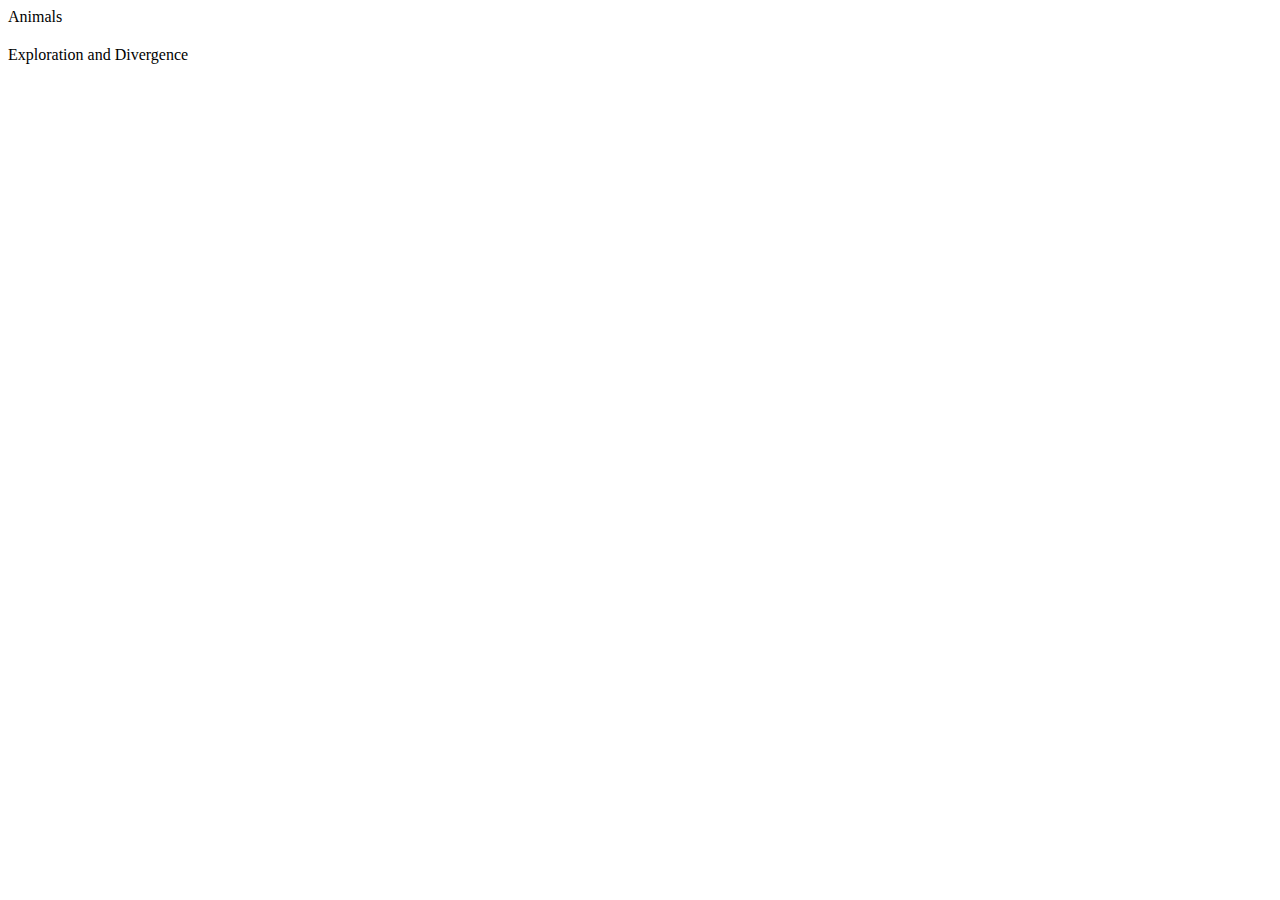
==== Animals/Animal.html @ 7dcc1cdf "Add files via upload" ====
<!DOCTYPE html>
<html lang="en">
<head>
  <meta charset="UTF-8">
  <meta name="viewport" content="width=device-width, initial-scale=1.0">
  <meta http-equiv="X-UA-Compatible" content="ie=edge">
  <title>Nature</title>
  <link rel="stylesheet" href="css/style.css">
</head>
<body a link="white" a vlink="white" a hover="white">
  <div class="pimg1">
    <div class="ptext">
      <span class="border">
        Animals
      </span>
    </div>
  </div>

  <section class="section section-light">
    <h2></h2></h2>
    <p>
      Exploration and Divergence 
    </p>
  </section>

  <div class="pimg2">
    <div class="ptext">
      <span class="border trans"> 
      </span>
    </div>
  </div>



  <div class="pimg3">
    <div class="ptext">
      <span class="border trans">
      </span>
    </div>
  </div>

  <div class="pimg5">
    <div class="ptext">
      <span class="border trans">
      </span>
    </div>
  </div>
  <div class="pimg6">
    <div class="ptext">
      <span class="border trans">
      </span>
    </div>
  </div>
  <div class="pimg7">
    <div class="ptext">
      <span class="border trans">
      </span>
    </div>
  </div>
<div class="pimg8">
    <div class="ptext">
      <span class="border trans">
      </span>
    </div>
  </div>
<div class="pimg9">
    <div class="ptext">
      <span class="border trans">
      </span>
    </div>
  </div>
<div class="pimg10">
    <div class="ptext">
      <span class="border trans">
      </span>
    </div>
  </div>
<div class="pimg11">
    <div class="ptext">
      <span class="border trans">
      </span>
    </div>
  </div>
<div class="pimg12">
    <div class="ptext">
      <span class="border trans">
      </span>
    </div>
  </div>
<div class="pimg13">
    <div class="ptext">
      <span class="border trans">
      </span>
    </div>
  </div>
<div class="pimg14">
    <div class="ptext">
      <span class="border trans">
      </span>
    </div>
  </div>
<div class="pimg15">
    <div class="ptext">
      <span class="border trans">
      </span>
    </div>
  </div>
<div class="pimg16">
    <div class="ptext">
      <span class="border trans">
      </span>
    </div>
  </div>
<div class="pimg17">
    <div class="ptext">
      <span class="border trans">
      </span>
    </div>
  </div>
<div class="pimg18">
      <div class="ptext">
        <span class="border trans">
        </span>
      </div>
    </div>
<div class="pimg19">
        <div class="ptext">
          <span class="border trans">
          </span>
        </div>
      </div>
<div class="pimg20">
          <div class="ptext">
            <span class="border trans">
            </span>
          </div>
        </div>
<div class="pimg21">
            <div class="ptext">
              <span class="border trans">
              </span>
            </div>
          </div>
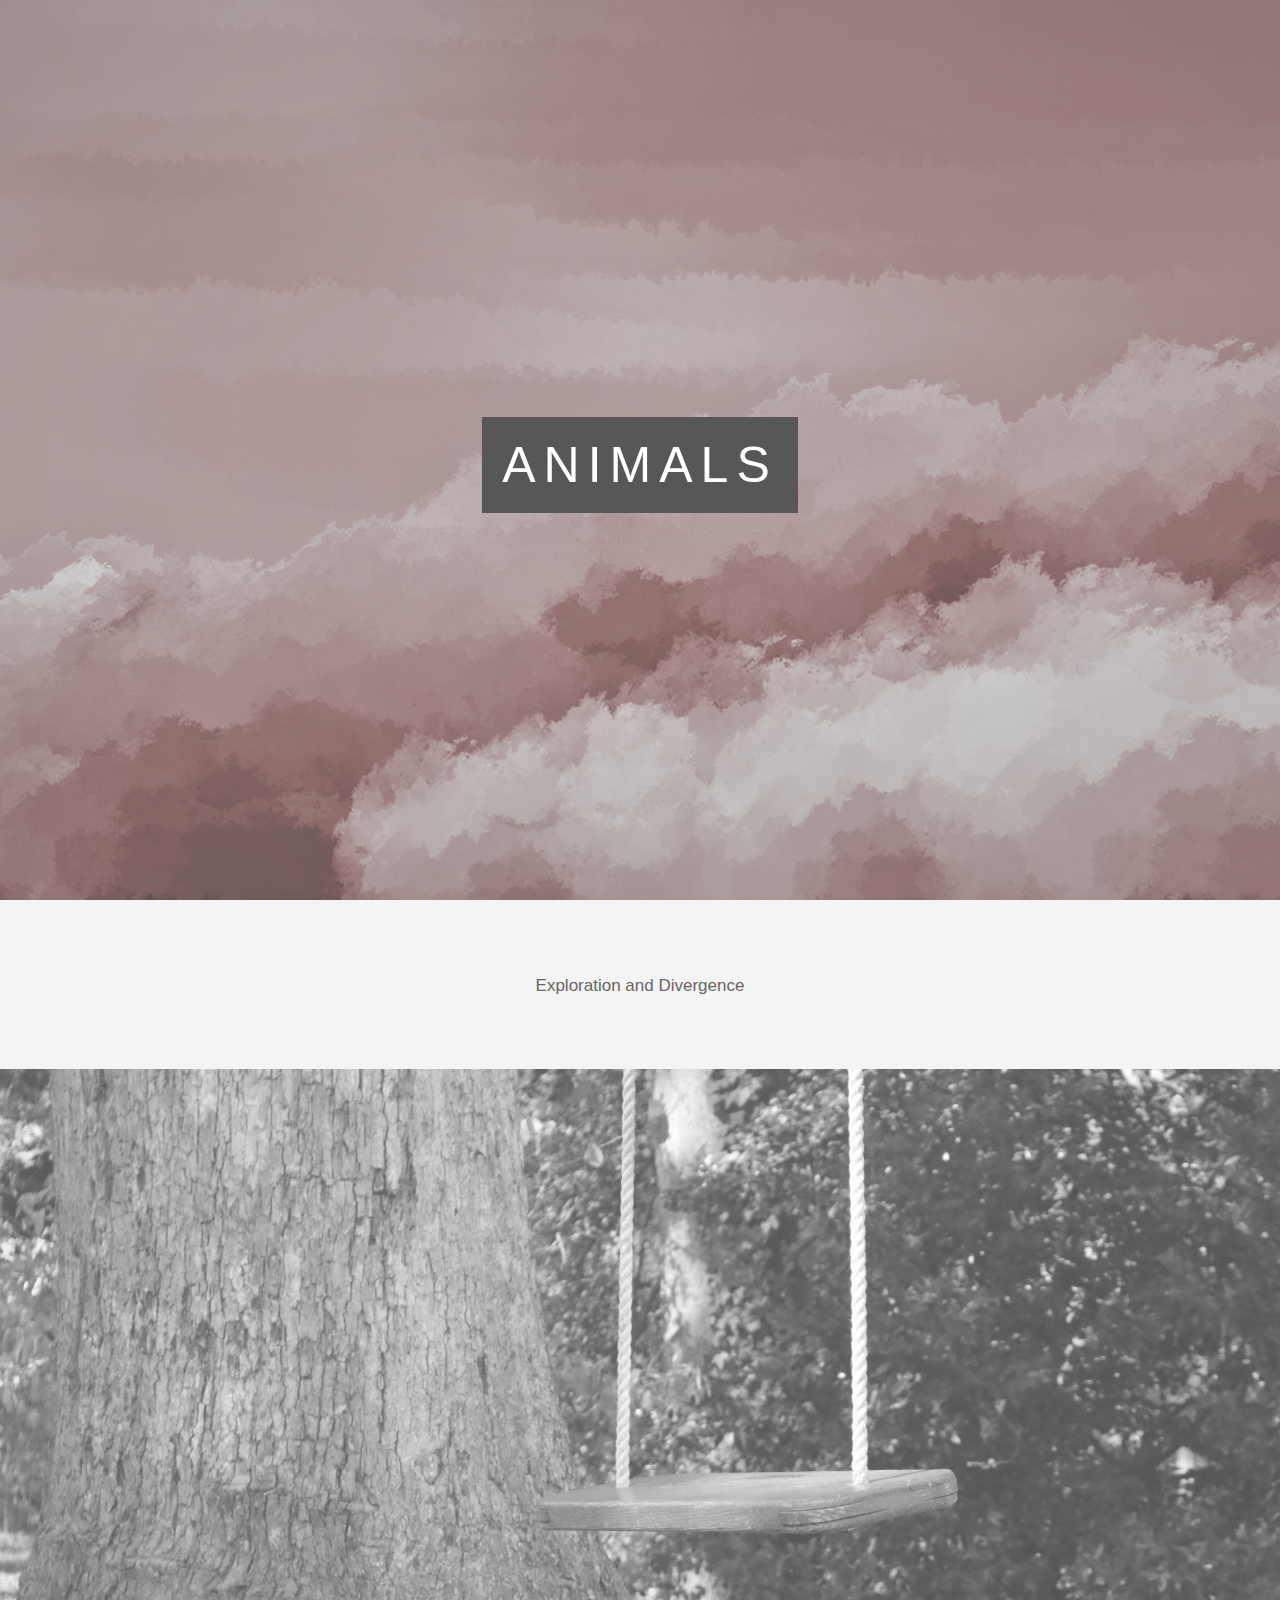
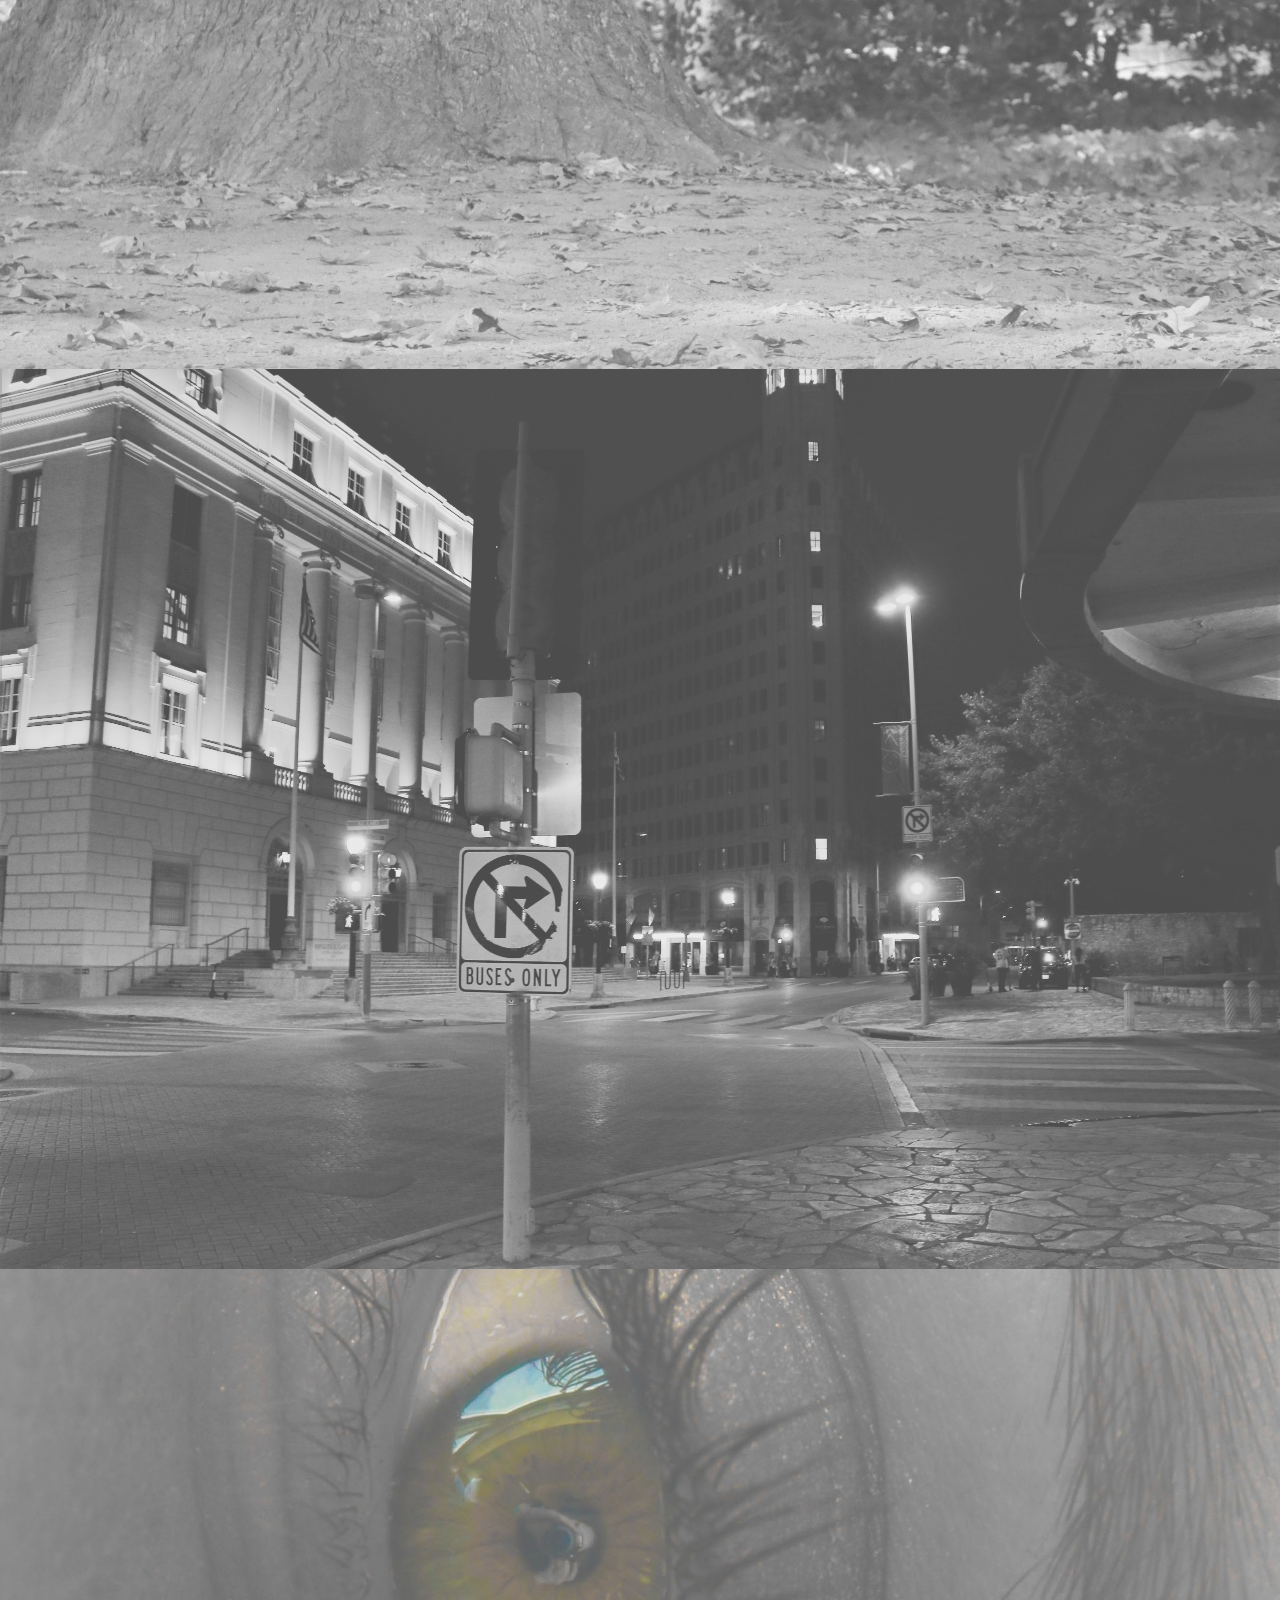
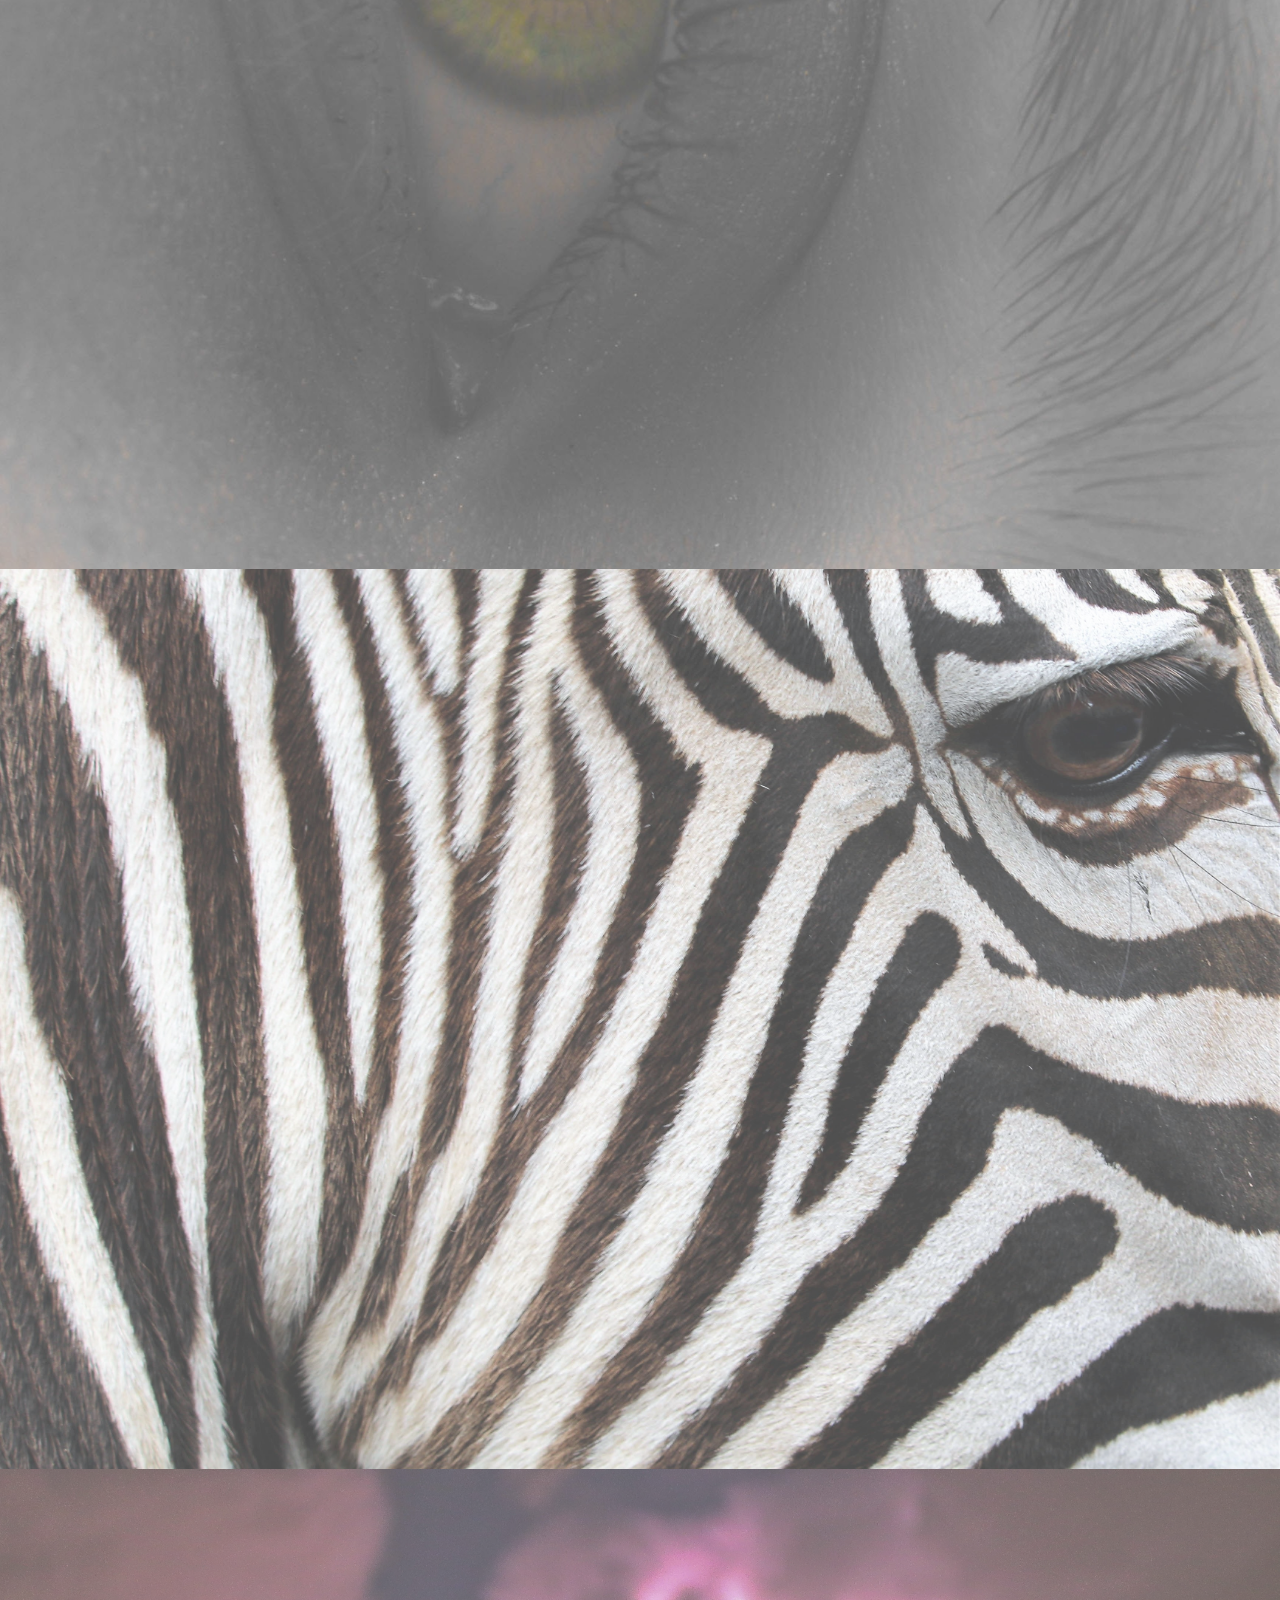
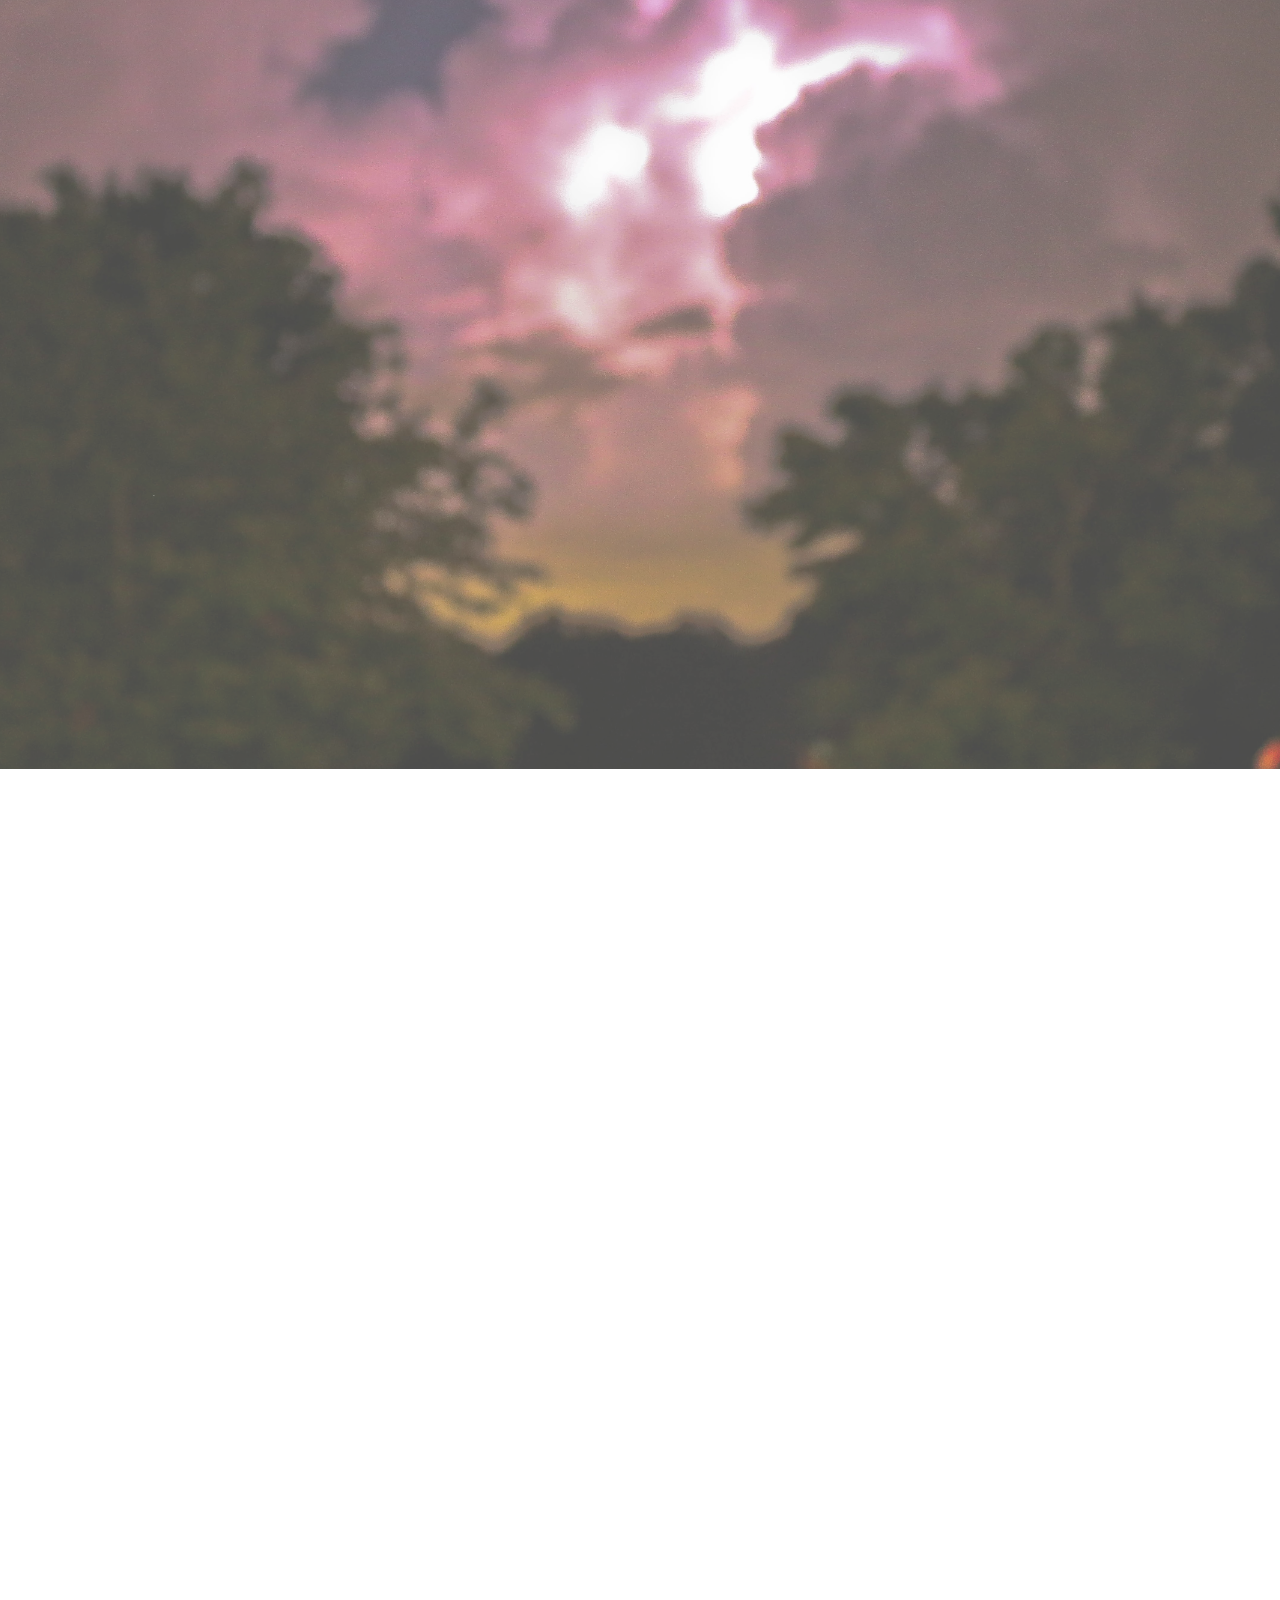
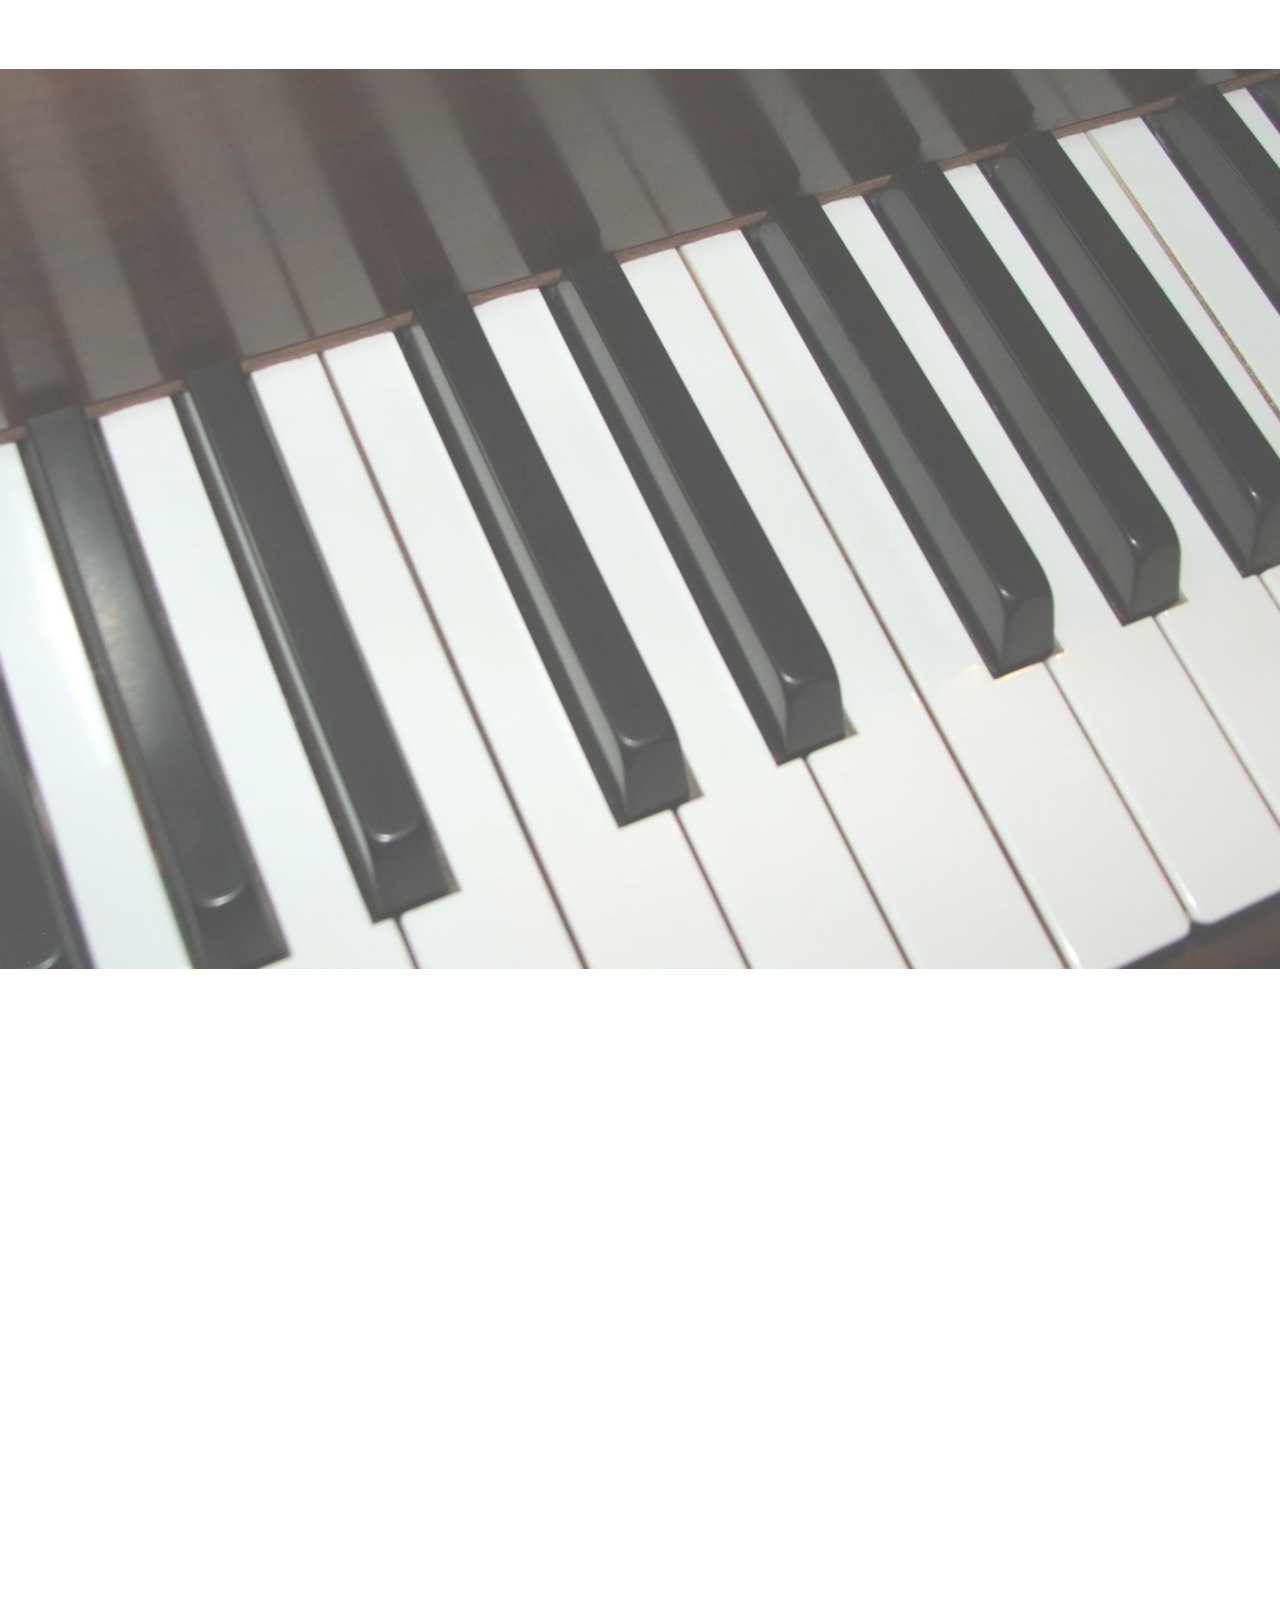
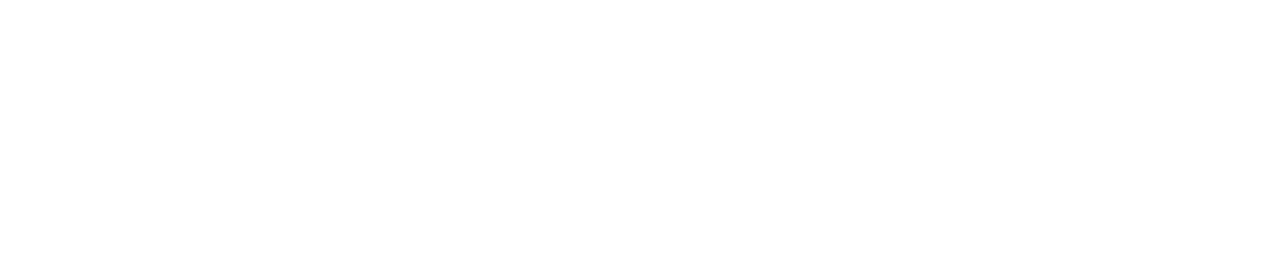
==== commit 5670ce8d: "Add files via upload" ====
--- a/Animals/Animal.html
+++ b/Animals/Animal.html
@@ -5,7 +5,7 @@
   <meta name="viewport" content="width=device-width, initial-scale=1.0">
   <meta http-equiv="X-UA-Compatible" content="ie=edge">
   <title>Nature</title>
-  <link rel="stylesheet" href="css/style.css">
+  <link rel="stylesheet" href="/css/style.css">
 </head>
 <body a link="white" a vlink="white" a hover="white">
   <div class="pimg1">
--- a/css/style.css
+++ b/css/style.css
@@ -0,0 +1,134 @@
+body, html{
+  height:100%;
+  margin:0;
+  font-size:17px;
+  font-family:"Lato", sans-serif;
+  font-weight:400;
+  line-height:1.8em;
+  color:#666;
+
+}
+a:link {
+  color: #ffffff
+
+
+}
+a:visited{
+  color: rgb(255, 255, 255)
+
+}
+a:hover{
+  color: rgb(255, 255, 255);
+
+}
+a:active{
+  color: rgb(255, 255, 255)
+ 
+}
+.pimg1, .pimg2, .pimg3, .pimg4, .pimg6, .pimg7, .pimg8, .pimg10, .pimg9, .pimg20, .pigm30{
+  position:relative;
+  opacity:0.70;
+  background-position:center;
+  background-size:cover;
+  background-repeat:no-repeat;
+
+  /*
+    fixed = parallax
+    scroll = normal
+  */
+  
+  background-attachment:fixed;
+}
+
+.pimg1{
+  background-image:url('/img/EV.png');
+  min-height:100%;
+}
+.pimg2{
+  background-image:url('../img/N\ \(15\).jpg');
+  min-height:100%;
+}
+.pimg3{
+  background-image:url('../img/San\ \(2\).jpeg');
+  min-height:100%;
+}
+.pimg4{
+  background-image:url('../img/Space3.jpg');
+  min-height:100%;
+}
+.pimg6{
+  background-image:url('../img/P\ \(4\).jpeg');
+  min-height:100%;
+}
+.pimg7{
+  background-image:url('/img/Animal.jpeg');
+  min-height:100%;
+}
+.pimg8{
+  background-image:url('../img/Sky.jpeg');
+  min-height:100%;
+}
+.pimg10{
+  background-image:url('/img/picture.jpg');
+  min-height:100%;
+}
+.pimg9{
+  background-image:url('/img/picture.jpg');
+  min-height:100%;
+}
+.pimg30{
+  background-image:url('/img/Choice.jpg');
+  min-height:100%;
+}
+  
+.pimg20{
+  background-image:url('/img/Art.JPG');
+  min-height:100%;
+}
+
+
+.section{
+  text-align:center;
+  padding:50px 80px;
+}
+
+.section-light{
+  text-align:center;
+  padding:50px 80px;
+  background-color:#f4f4f4;
+  color:#666;
+  
+}
+
+.section-dark{
+  background-color:#000000;
+  color:#ddd;
+}
+
+.ptext{
+  position:absolute;
+  top:50%;
+  width:100%;
+  text-align:center;
+  color:rgb(31, 29, 29);
+  font-size:50px;
+  letter-spacing:8px;
+  text-transform:uppercase;
+  
+}
+
+.ptext .border{
+  background-color:#111;
+  color:#fff;
+  padding:20px;
+}
+
+.ptext .border.trans{
+  background-color:transparent;
+}
+
+@media(max-width:1280px){
+  .pimg1, .pimg2, .pimg3, .pimg4, .pimg6, .pimg7, .pimg8, .pimg10, .pimg20, .pigm30{
+    background-attachment:scroll;
+  }
+}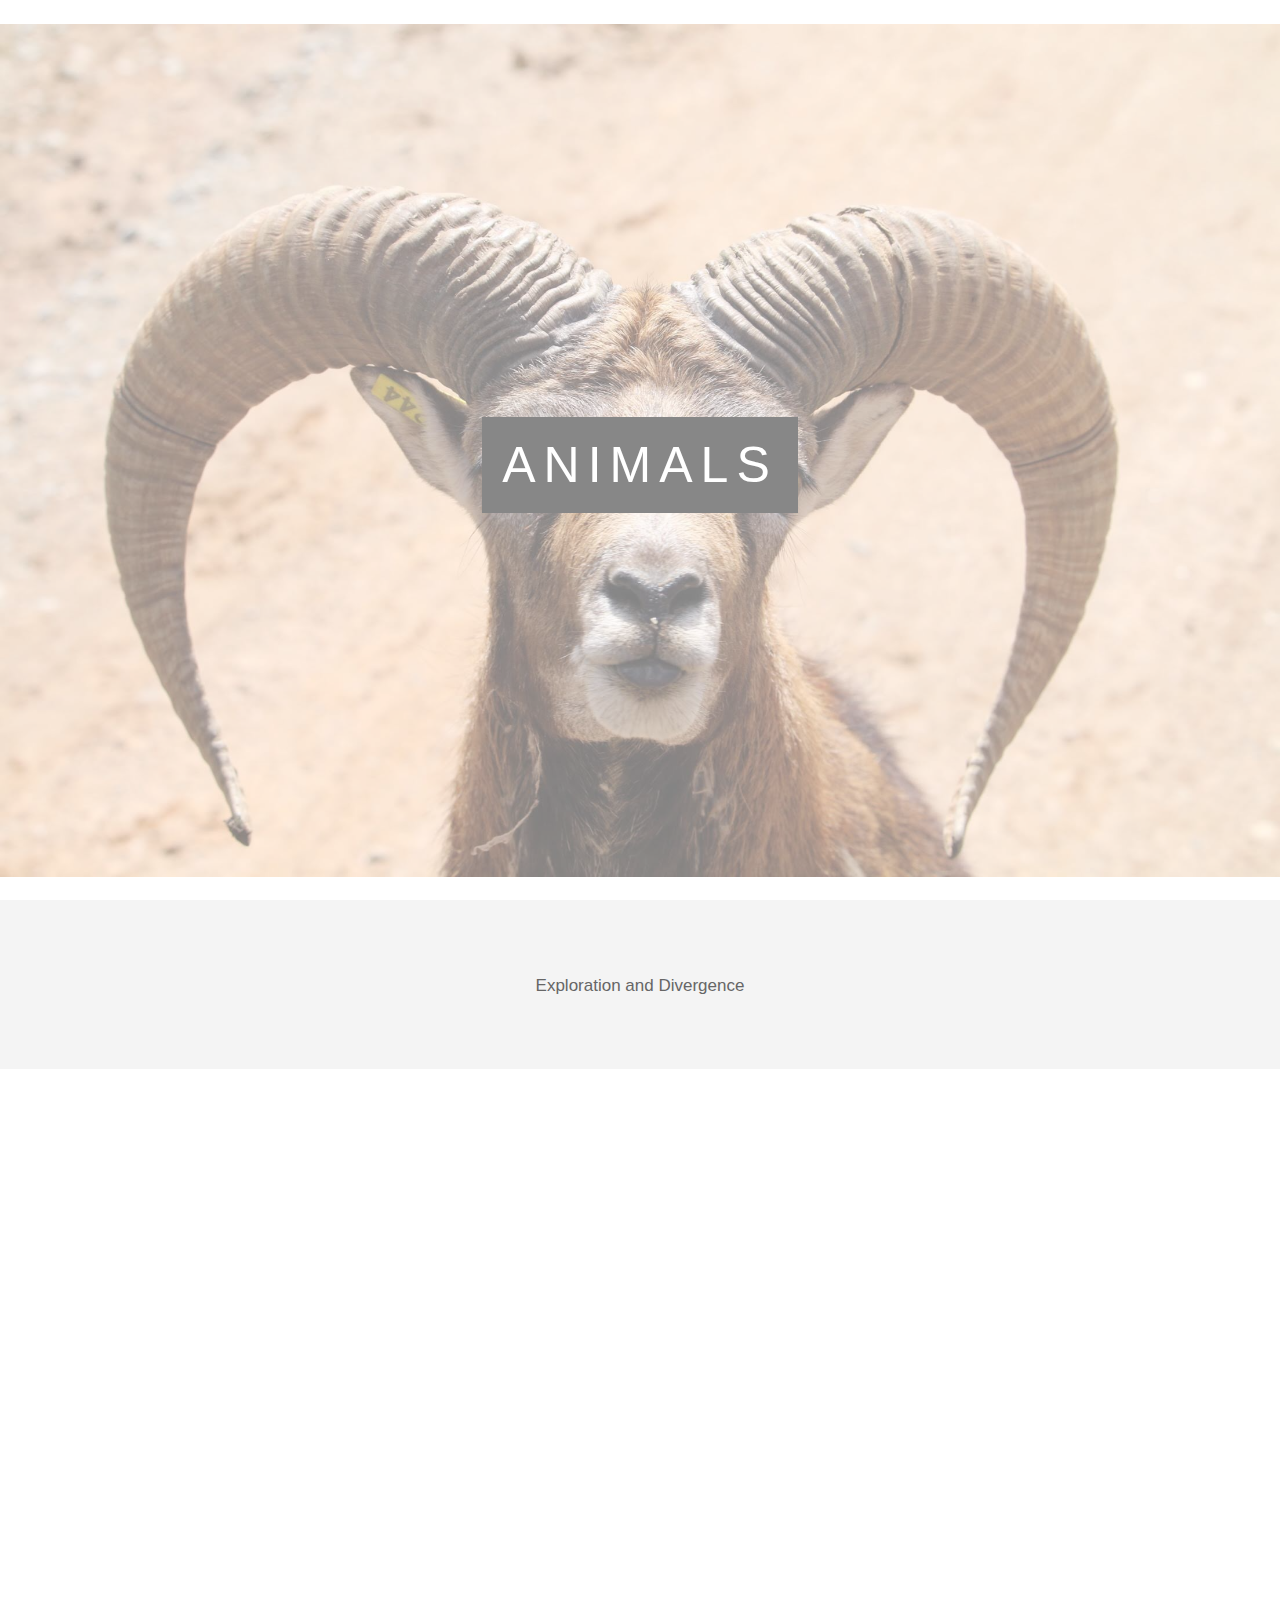
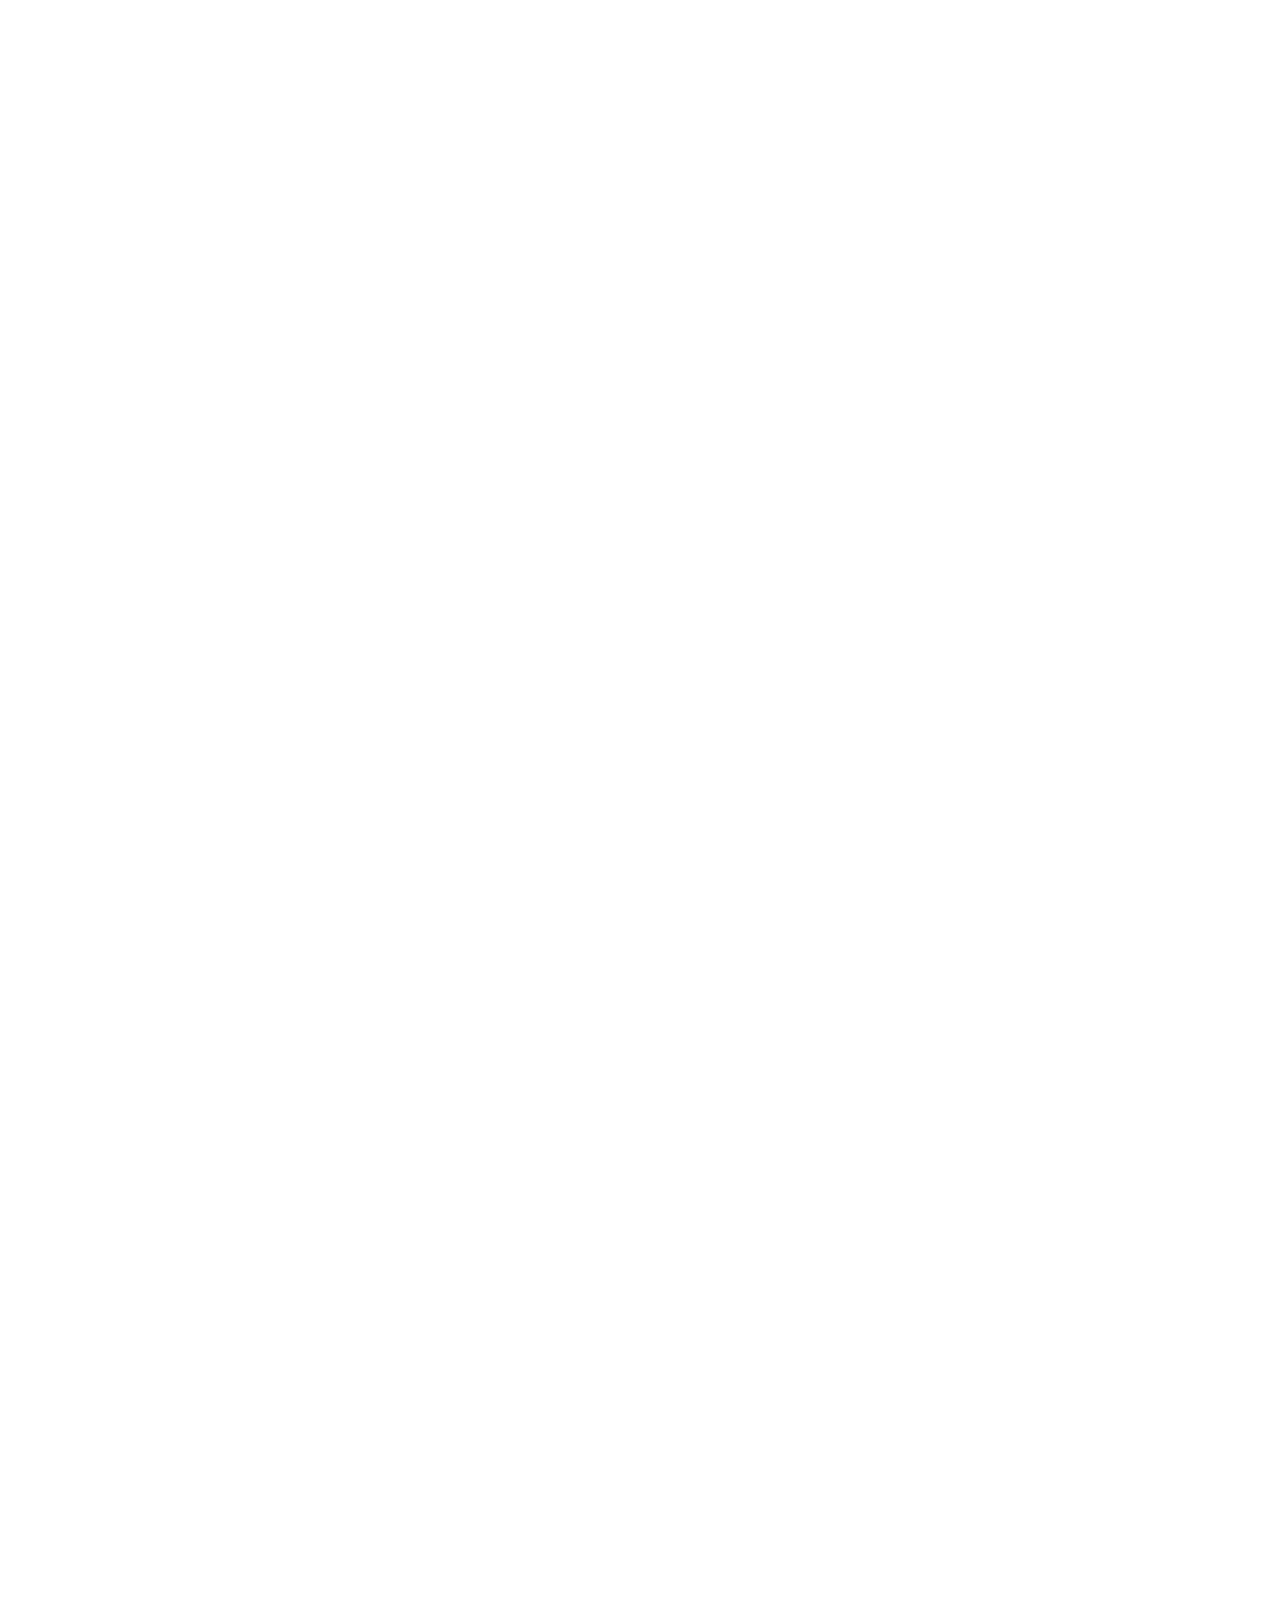
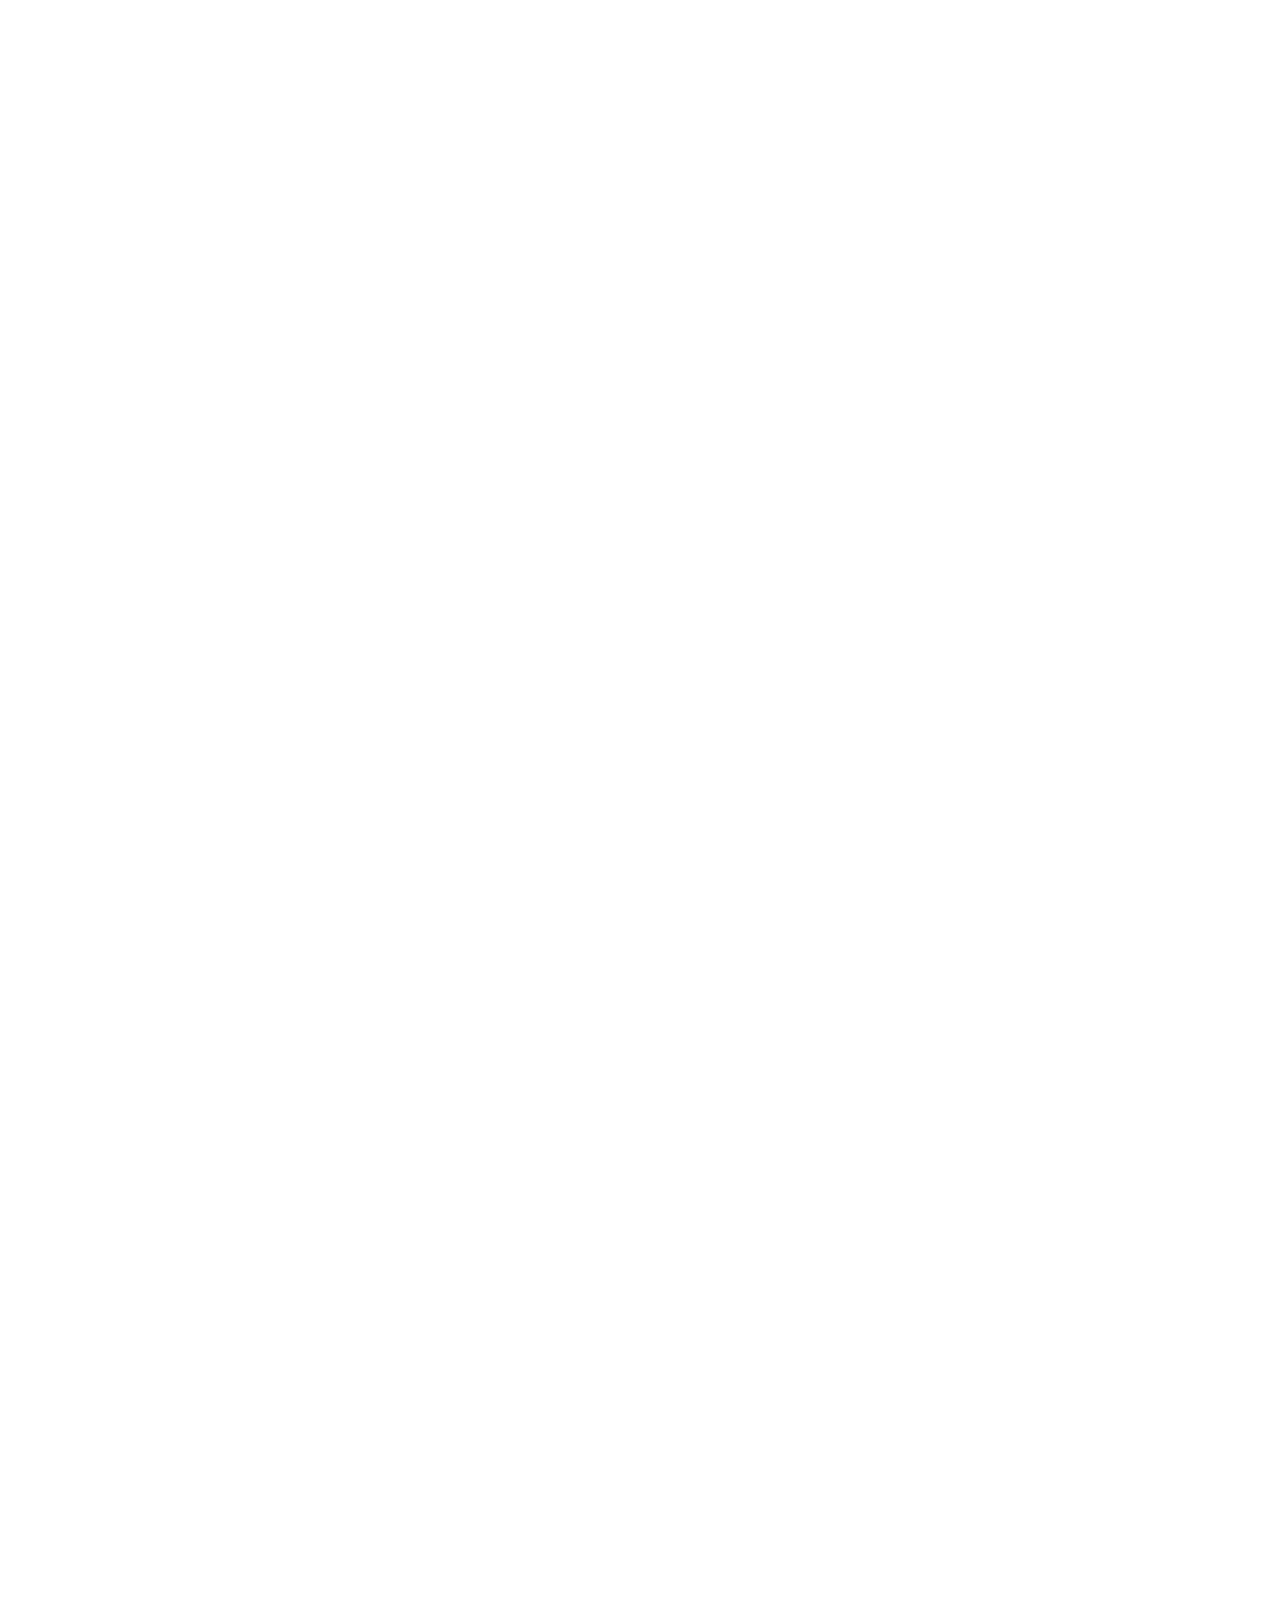
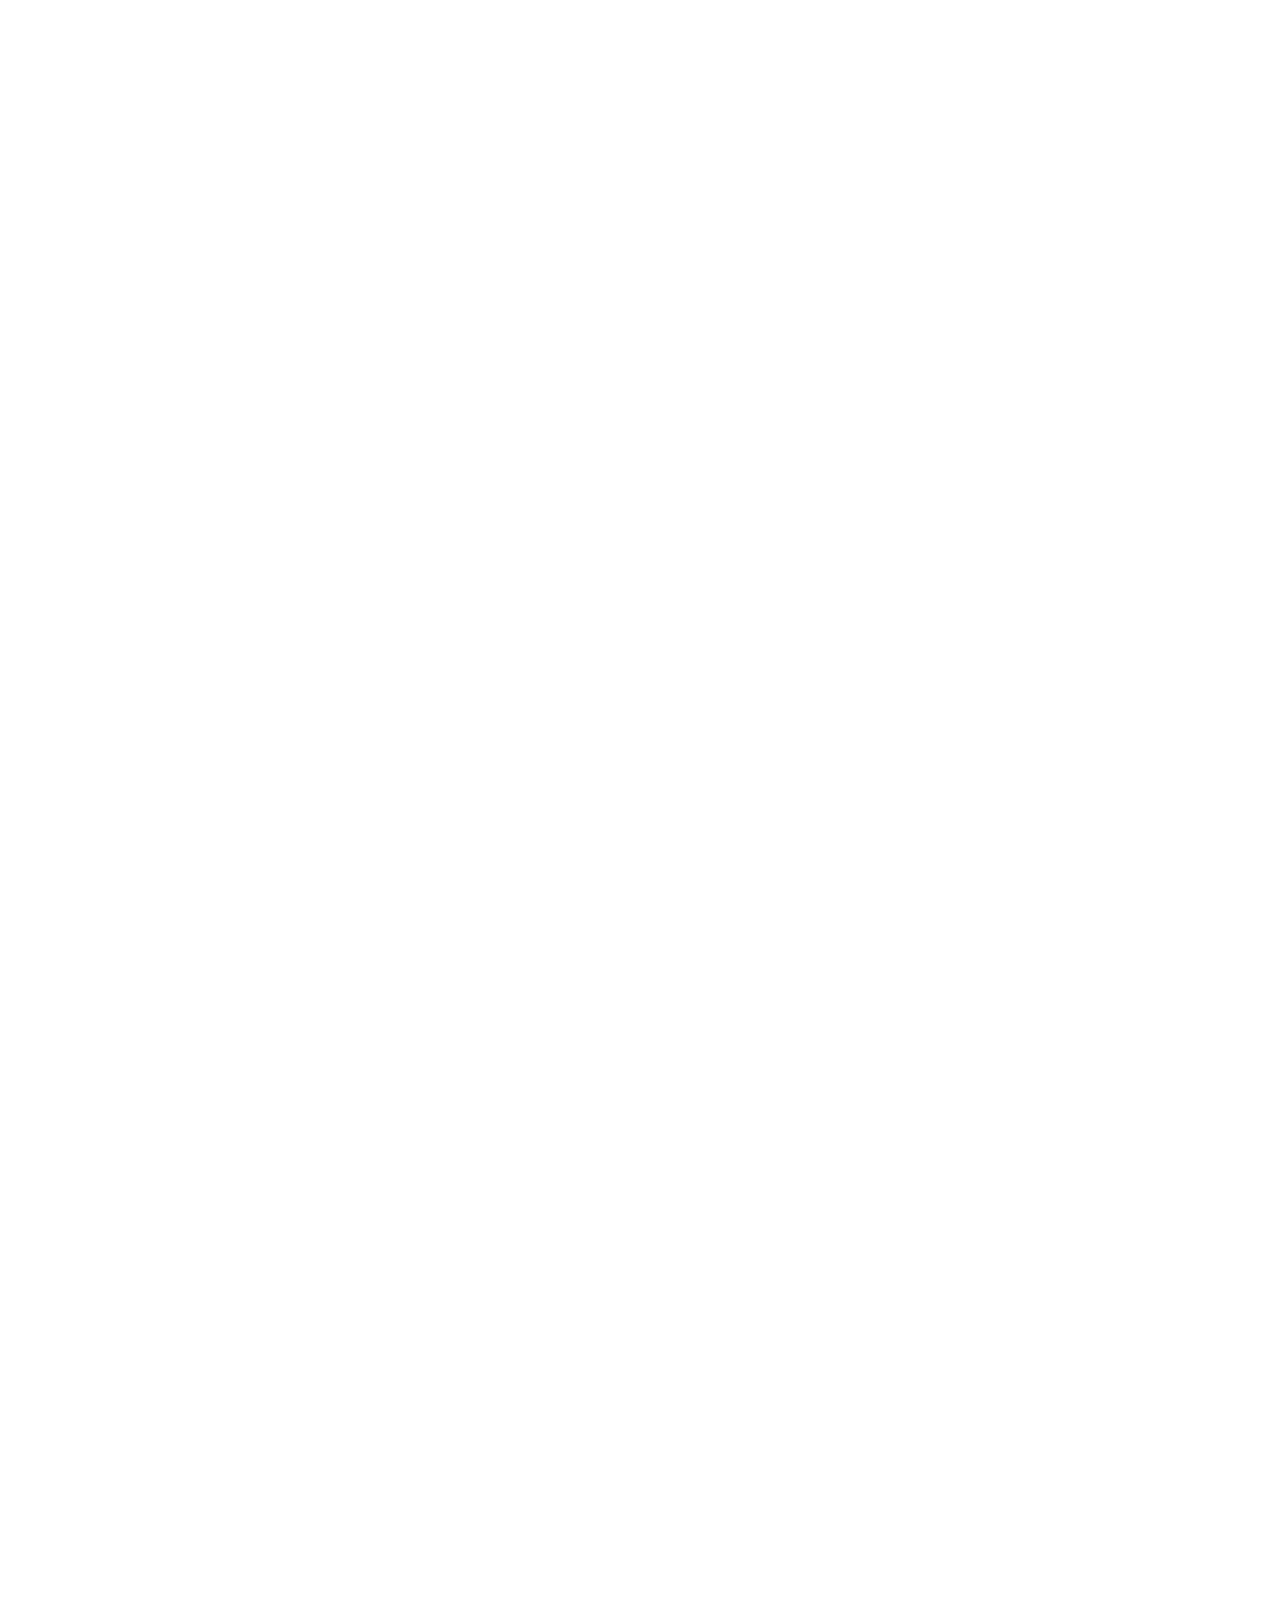
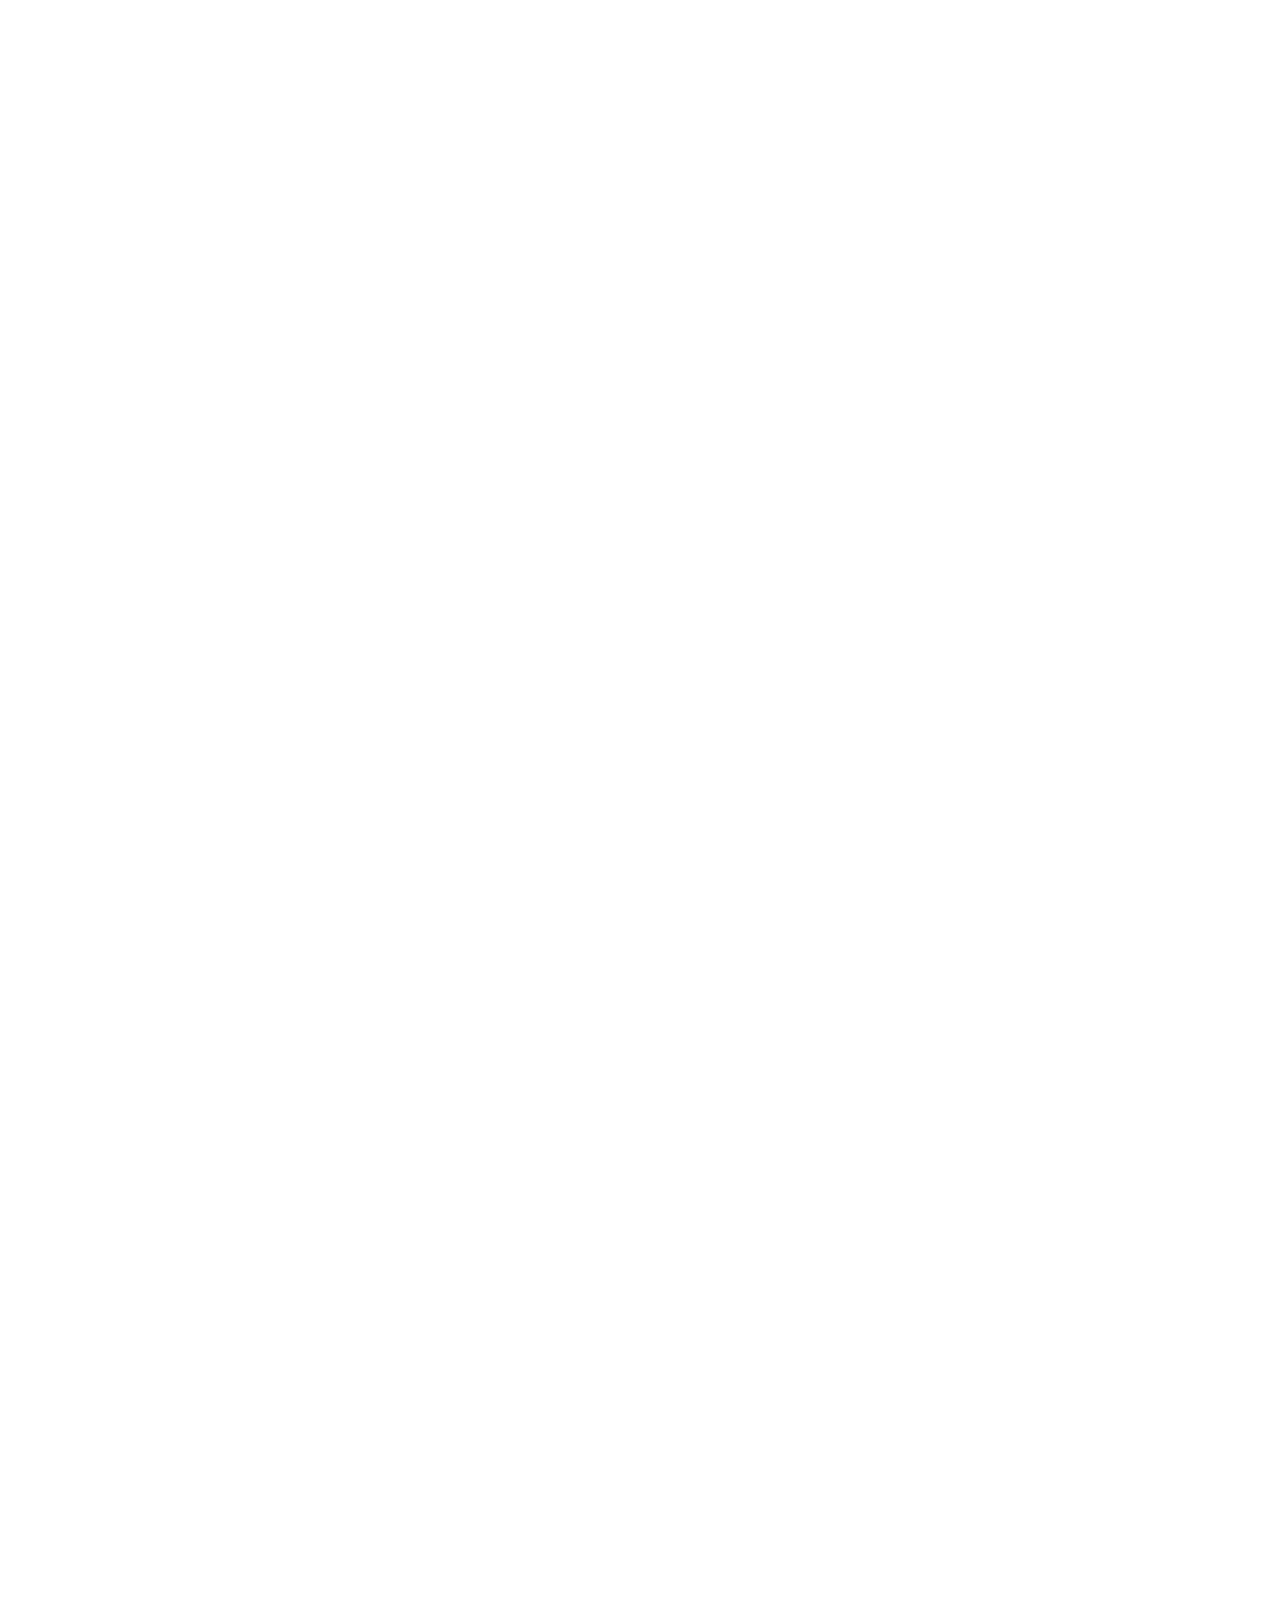
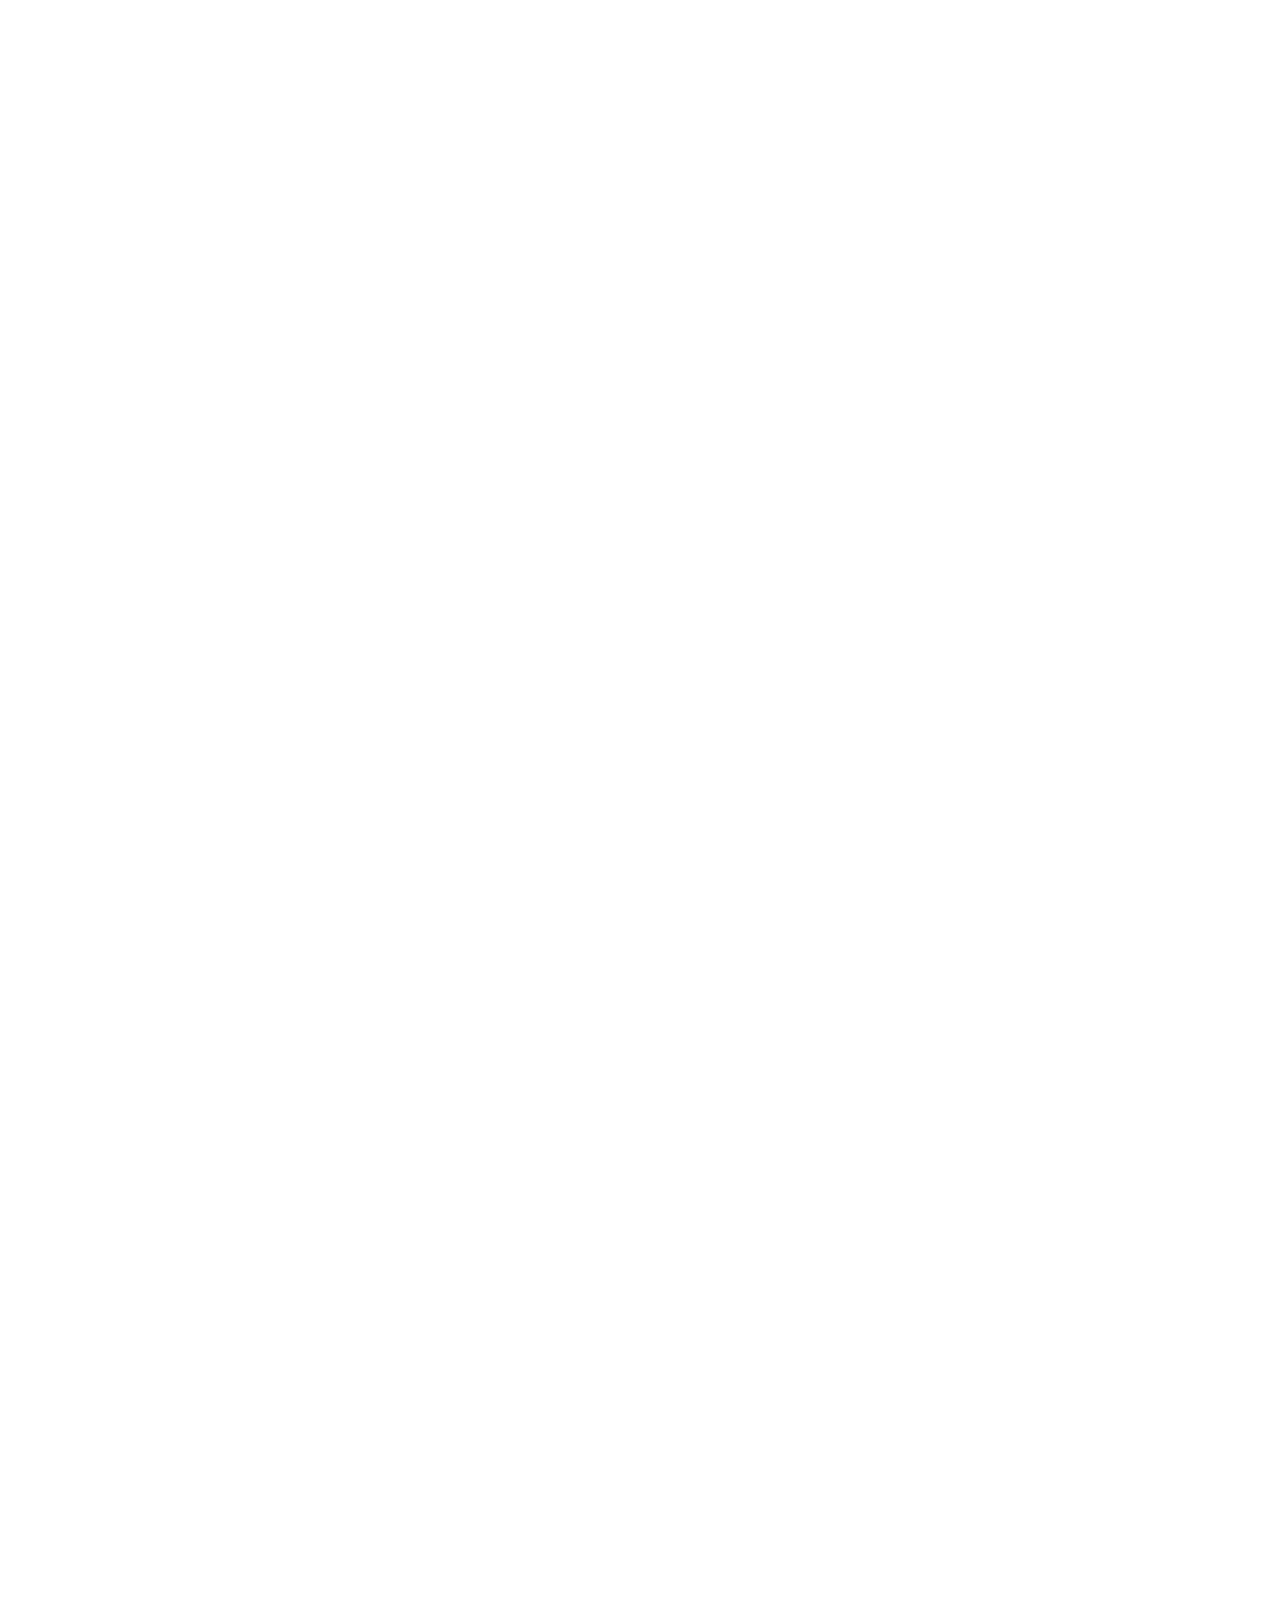
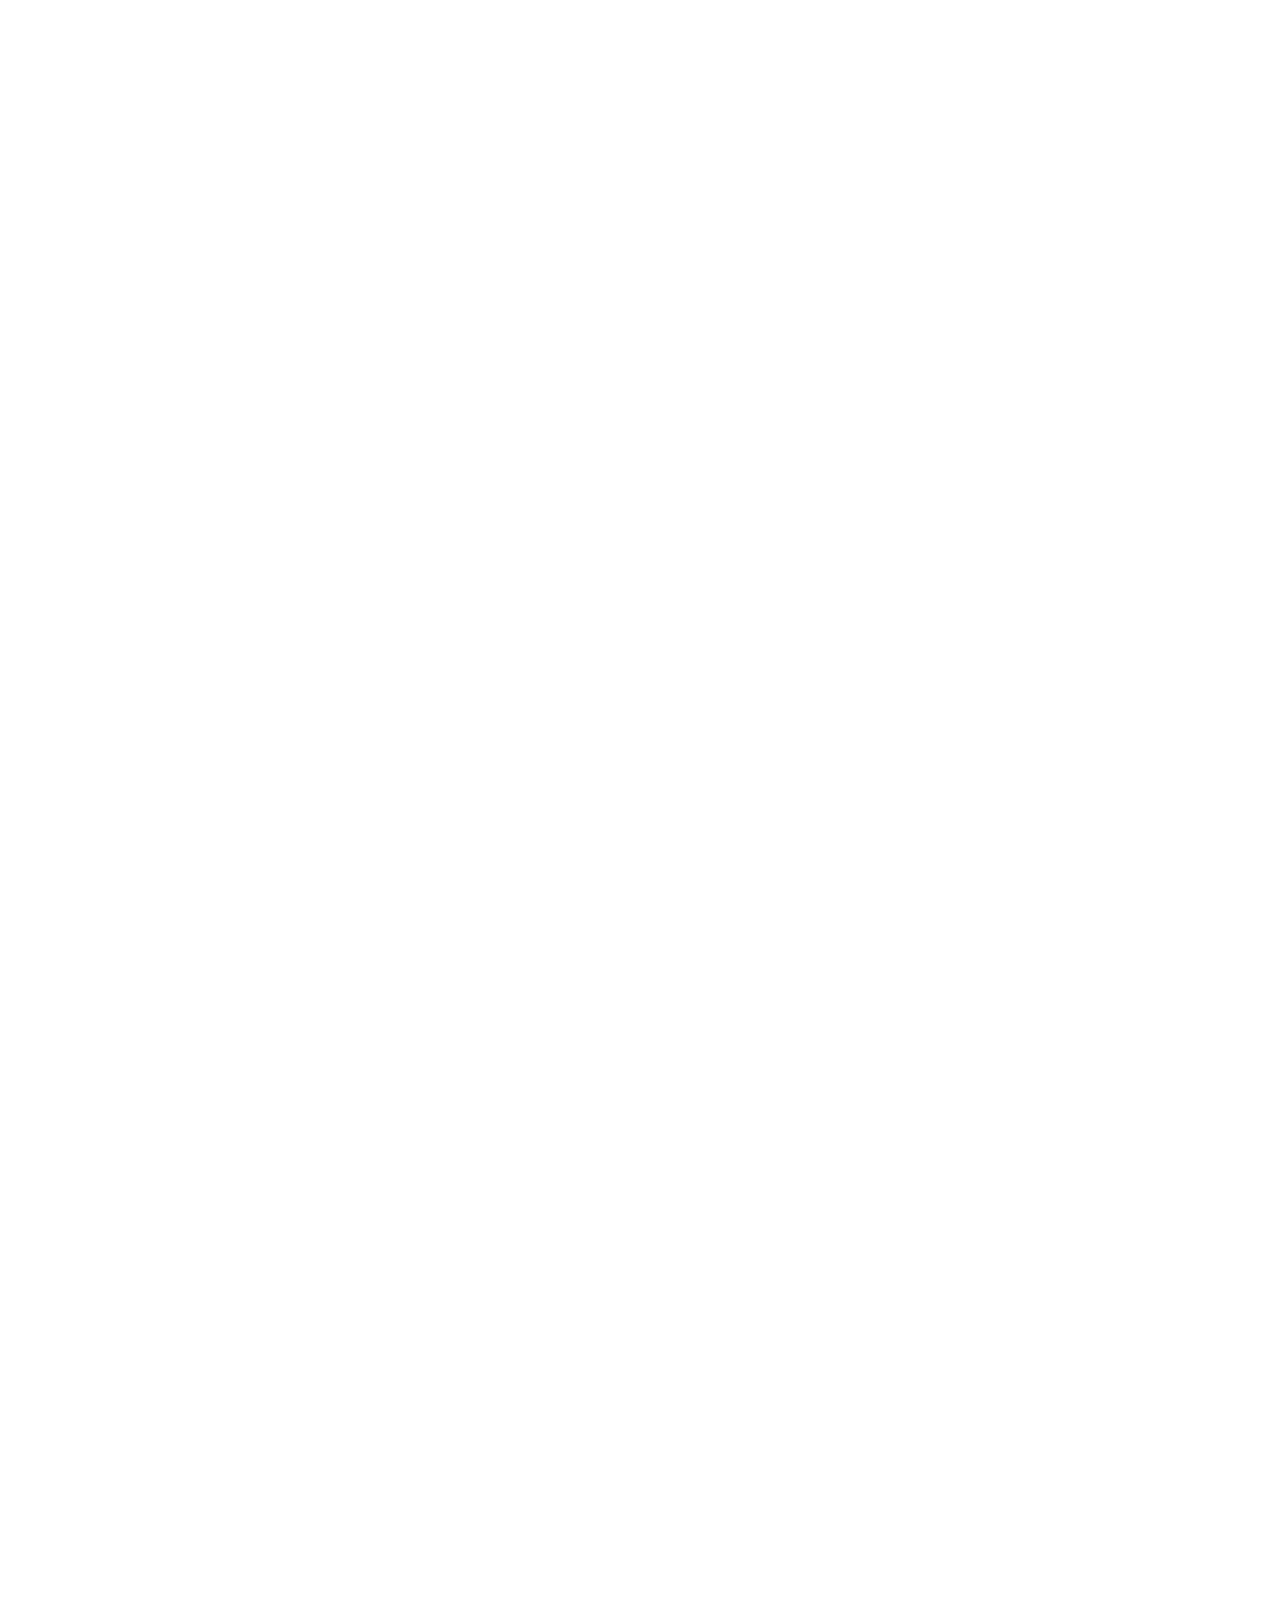
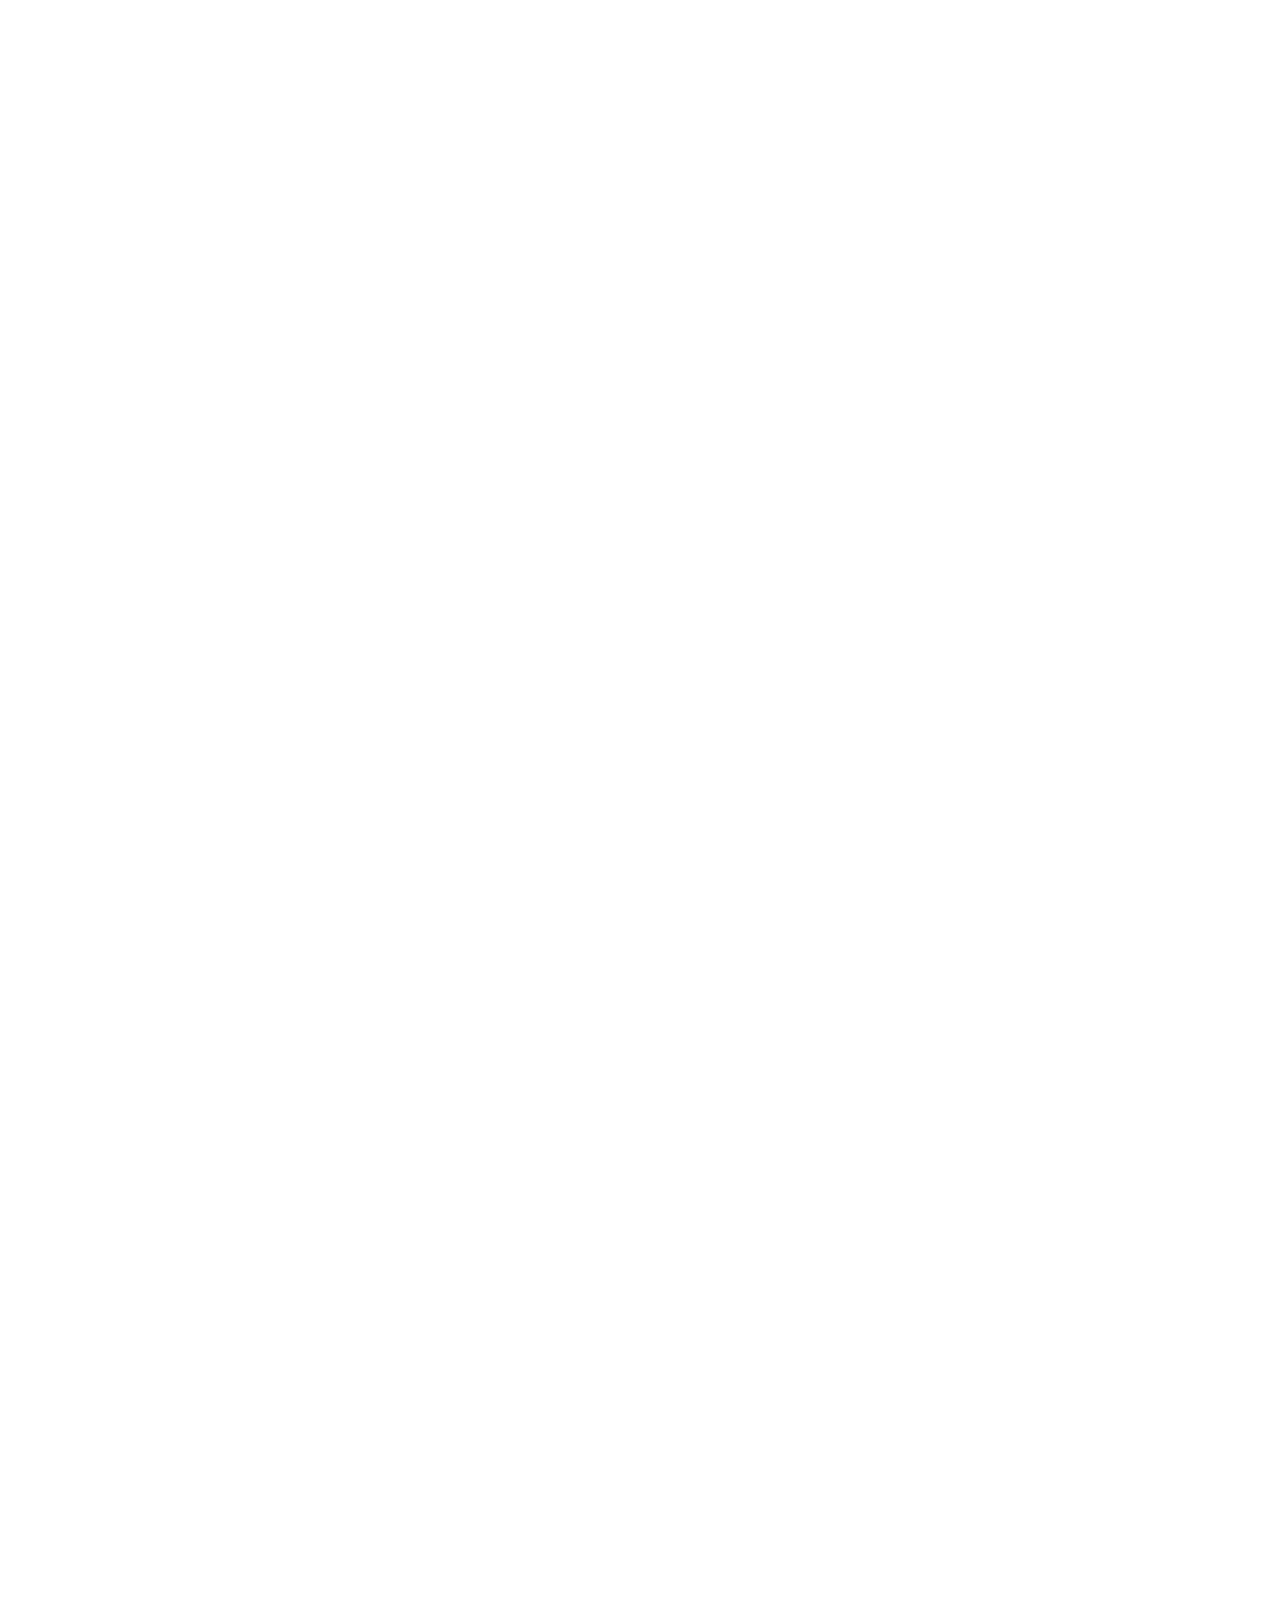
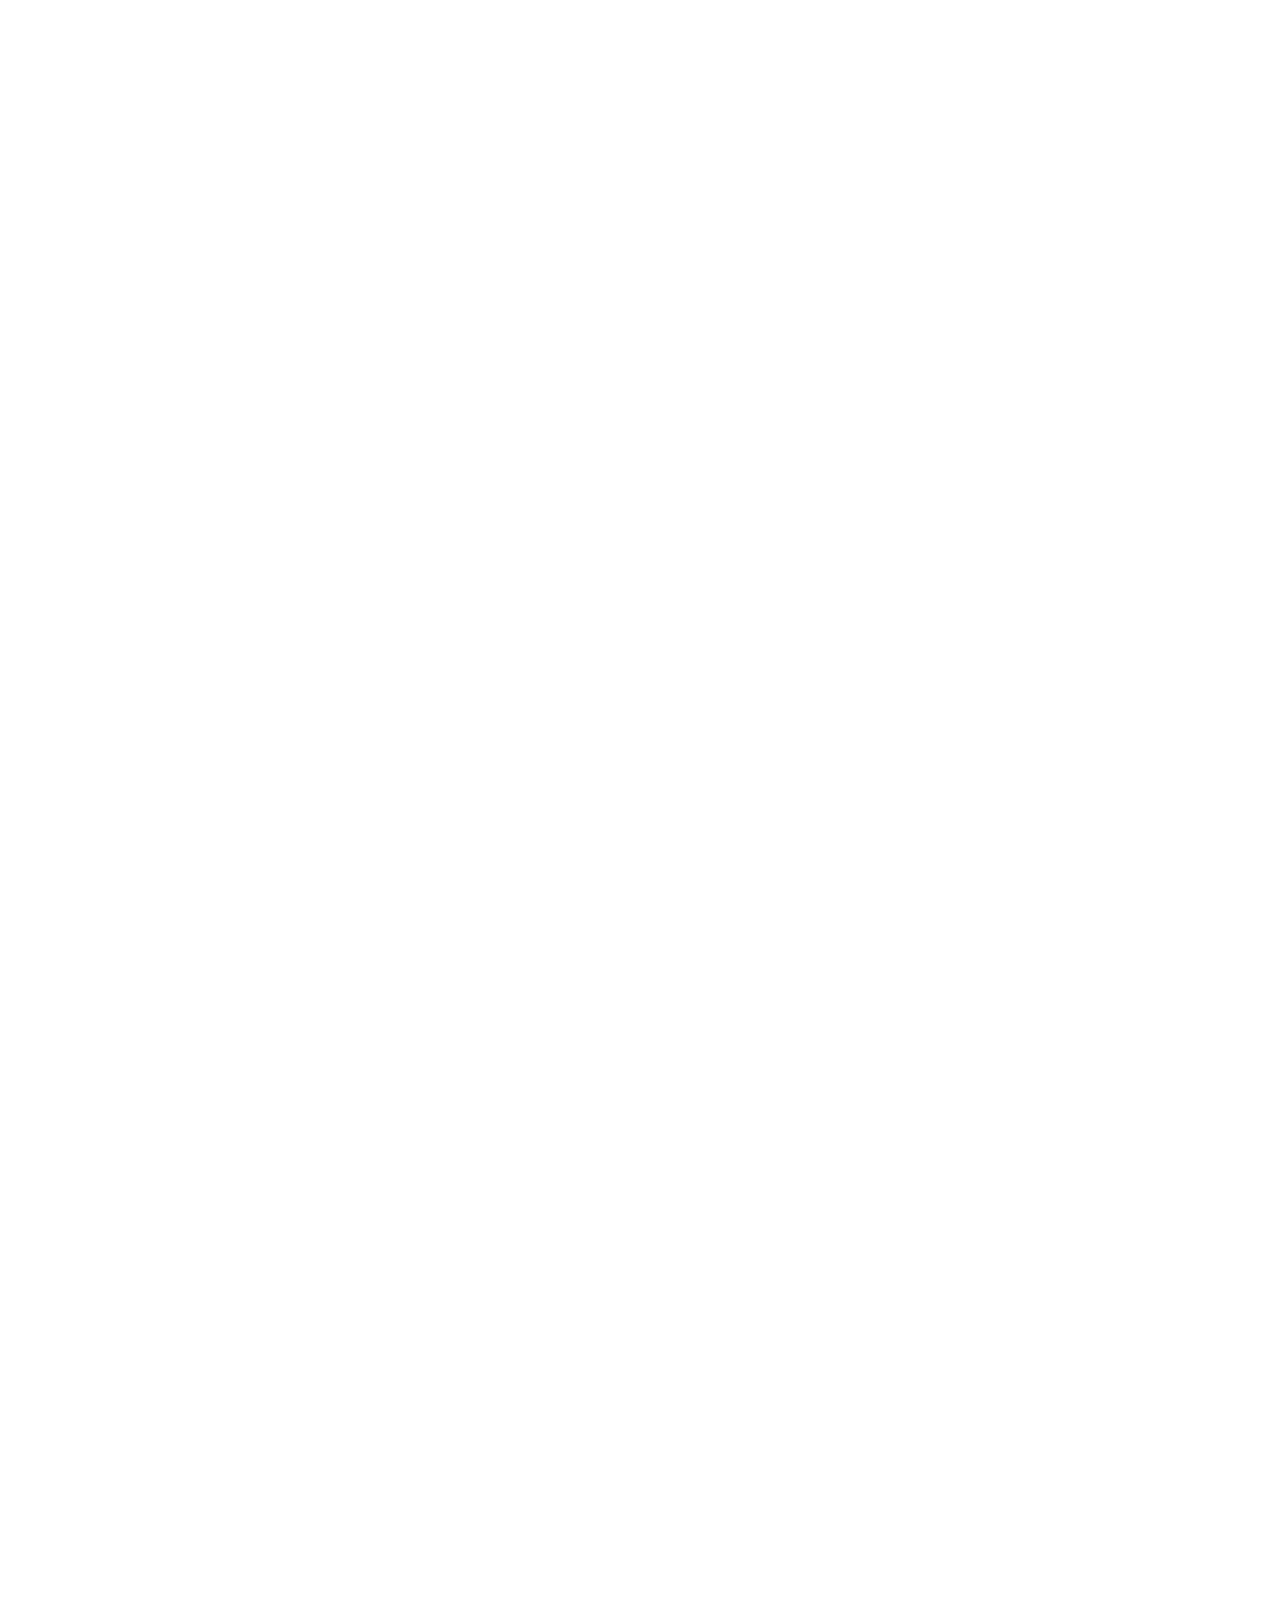
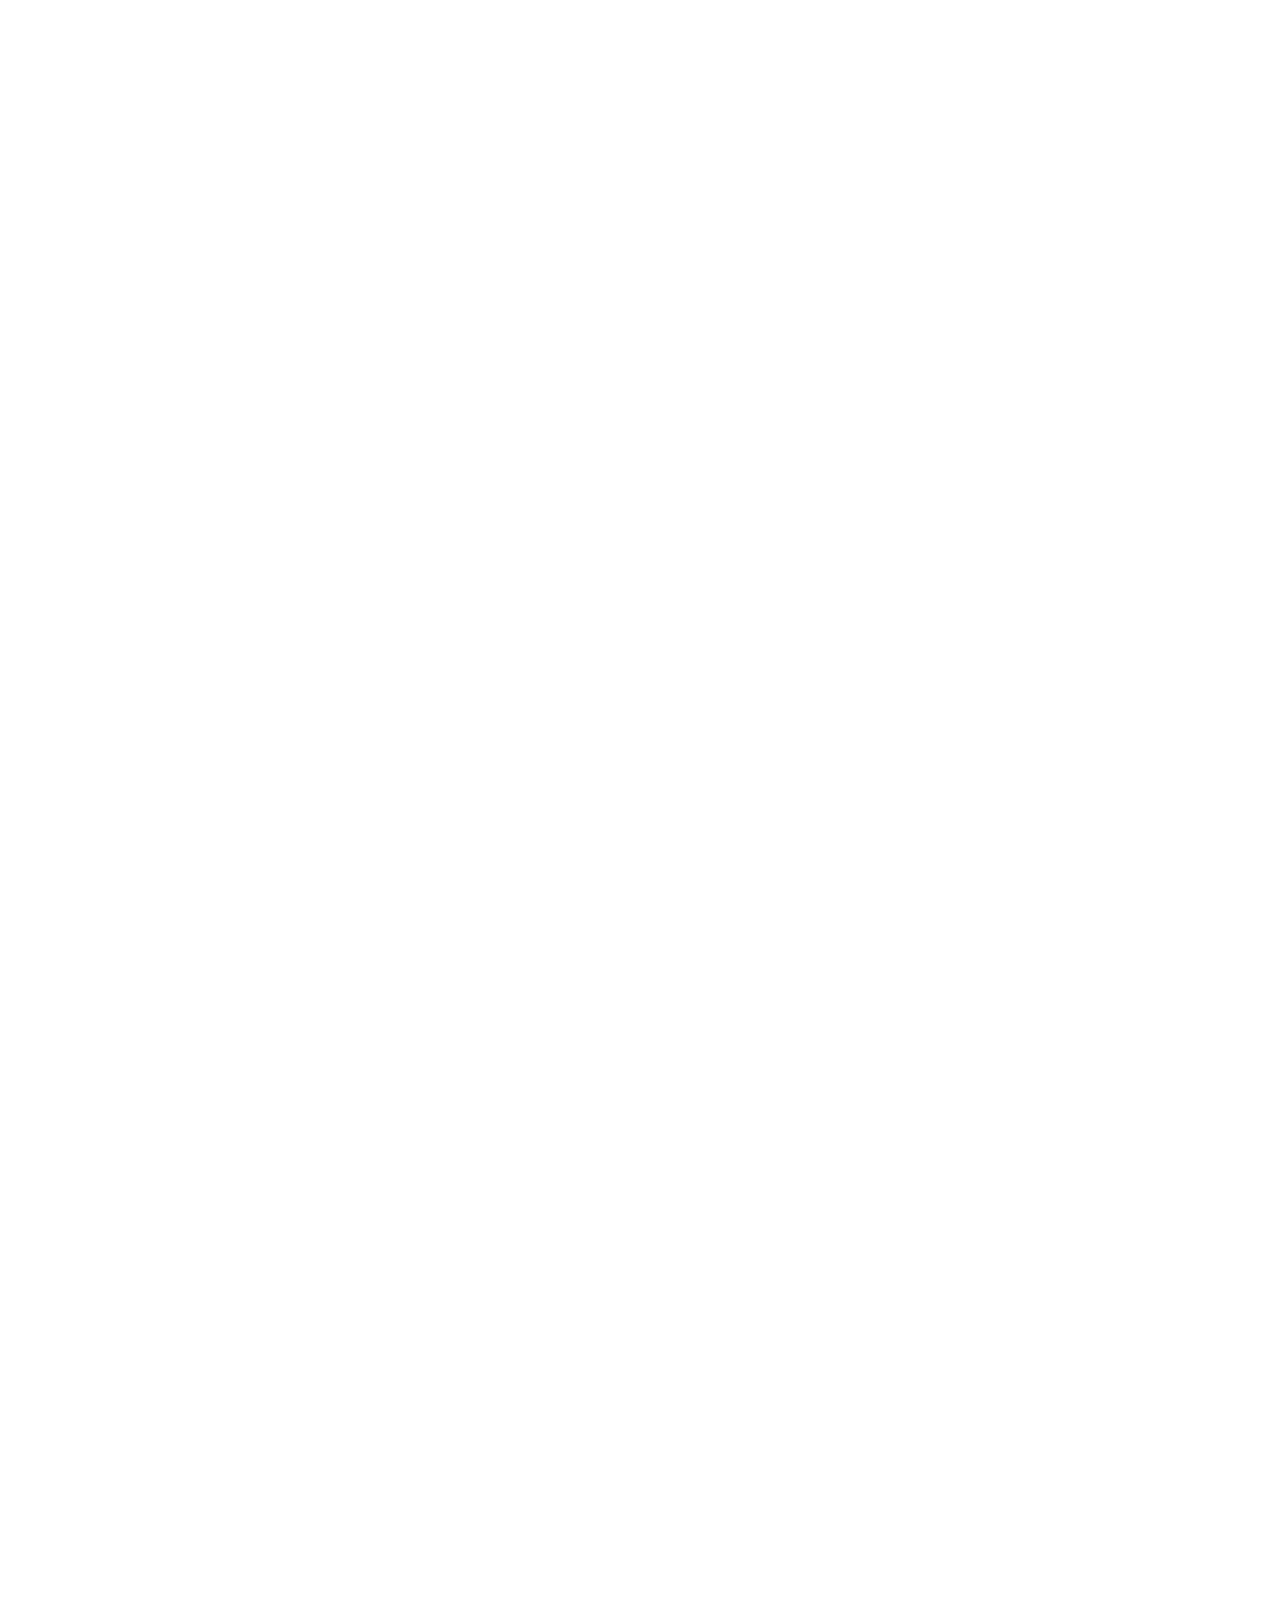
==== commit 29ac83bf: "Add files via upload" ====
--- a/Animals/Animal.html
+++ b/Animals/Animal.html
@@ -5,7 +5,7 @@
   <meta name="viewport" content="width=device-width, initial-scale=1.0">
   <meta http-equiv="X-UA-Compatible" content="ie=edge">
   <title>Nature</title>
-  <link rel="stylesheet" href="/css/style.css">
+  <link rel="stylesheet" href="/Animals/css/style.css">
 </head>
 <body a link="white" a vlink="white" a hover="white">
   <div class="pimg1">
--- a/Animals/css/style.css
+++ b/Animals/css/style.css
@@ -0,0 +1,247 @@
+body, html{
+  height:100%;
+  margin:0;
+  font-size:17px;
+  font-family:"Lato", sans-serif;
+  font-weight:400;
+  line-height:1.8em;
+  color:#666;
+
+}
+a:link {
+  color: #ffffff
+  text-decoration: none 
+
+}
+a:visited{
+  color: rgb(255, 255, 255)
+  text-decoration: none 
+}
+a:hover{
+  color: rgb(255, 255, 255);
+  text-decoration: none 
+}
+a:active{
+  color: rgb(255, 255, 255)
+  text-decoration: none 
+}
+.pimg1, .pimg2, .pimg3, .pimg4, .pimg5,  .pimg6, .pimg7, .pimg8, .pimg9, .pimg10, .pimg11,.pimg12,.pimg12,.pimg13,.pimg14,.pimg15,.pimg16,.pimg17,
+.pimg18,.pimg19,.pimg20,.pimg21,.pimg22,.pimg23,.pimg24,.pimg25,.pimg26,.pimg27,.pimg28,.pimg29,.pimg30,.pimg31,.pimg32,.pimg33,.pimg34,.pimg35,.pimg36,.pimg37,.pimg38,.pimg39,.pimg40,.pimg41{
+  position:relative;
+  opacity:0.50;
+  background-position:center;
+  background-size:contain;
+  background-repeat:no-repeat;
+
+  /*
+    fixed = parallax
+    scroll = normal
+  */
+  background-attachment:fixed;
+}
+
+.pimg1 {
+  background-image:url('/Animals/A\ \(1\).JPG');
+  min-height:100%;
+}
+.pimg2 {
+  background-image:url('/Animals/A\ \(2\).JPG');
+  min-height:100%;
+}
+.pimg3 {
+  background-image:url('/Animals/A\ \(3\).JPG');
+  min-height:100%;
+}
+
+.pimg6 {
+  background-image:url('/Animals/A\ \(4\).JPG');
+  min-height:100%;
+}
+.pimg7 {
+  background-image:url('/Animals/A\ \(5\).JPG');
+  min-height:100%;
+}
+
+.pimg8 {
+  background-image:url('/Animals/A\ \(6\).JPG');
+  min-height:100%;
+}
+.pimg9 {
+  background-image:url('/Animals/A\ \(7\).JPG');
+  min-height:100%;
+}
+
+.pimg10 {
+  background-image:url('/Animals/A\ \(8\).JPG');
+  min-height:100%;
+}
+.pimg11 {
+  background-image:url('/Animals/A\ \(9\).JPG');
+  min-height:100%;
+}
+.pimg12 {
+  background-image:url('/Animals/A\ \(10\).JPG');
+  min-height:100%;
+}
+.pimg13 {
+  background-image:url('/Animals/A\ \(11\).JPG');
+  min-height:100%;
+}
+.pimg14 {
+  background-image:url('/Animals/A\ \(12\).jpg');
+  min-height:100%;
+}
+.pimg15 {
+  background-image:url('/Animals/A\ \(13\).jpg');
+  min-height:100%;
+}
+.pimg16 {
+  background-image:url('/Animals/A\ \(14\).jpg');
+  min-height:100%;
+}
+.pimg17 {
+  background-image:url('/Animals/A\ \(15\).jpg');
+  min-height:100%;
+}
+.pimg18 {
+  background-image:url('/Animals/A\ \(16\).jpg');
+  min-height:100%;
+}
+.pimg19 {
+  background-image:url('/Animals/A\ \(17\).JPG');
+  min-height:100%;
+}
+.pimg20 {
+  background-image:url('/Animals/A\ \(18\).JPG');
+  min-height:100%;
+}
+.pimg21 {
+  background-image:url('/Animals/A\ \(19\).JPG');
+  min-height:100%;
+}
+.pimg22 {
+  background-image:url('/Animals/A\ \(20\).JPG');
+  min-height:100%;
+}
+.pimg23 {
+  background-image:url('/Nature/N\ \(29\).jpg');
+  min-height:100%;
+}
+.pimg24 {
+  background-image:url('/Nature/N\ \(28\).jpg');
+  min-height:100%;
+}
+.pimg25 {
+  background-image:url('/Nature/N\ \(28\).jpg');
+  min-height:100%;
+}
+.pimg26 {
+  background-image:url('/Nature/N\ \(26\).jpg');
+  min-height:100%;
+}
+.pimg27 {
+  background-image:url('/Nature/N\ \(27\).jpg');
+  min-height:100%;
+}
+.pimg28 {
+  background-image:url('/Nature/N\ \(25\).jpg');
+  min-height:100%;
+}
+.pimg29 {
+  background-image:url('/Nature/N\ \(22\).jpg');
+  min-height:100%;
+}
+.pimg30 {
+  background-image:url('/Nature/N\ \(21\).jpg');
+  min-height:100%;
+}
+.pimg31 {
+  background-image:url('/Nature/N\ \(20\).jpg');
+  min-height:100%;
+}
+.pimg32 {
+  background-image:url('/Nature/N\ \(1\).JPG');
+  min-height:100%;
+}
+.pimg33 {
+  background-image:url('/Nature/N\ \(19\).jpg');
+  min-height:100%;
+}
+.pimg34 {
+  background-image:url('/Nature/N\ \(18\).JPg');
+  min-height:100%;
+}
+.pimg35 {
+  background-image:url('/Nature/N\ \(17\).jpg');
+  min-height:100%;
+}
+.pimg36 {
+  background-image:url('/Nature/N\ \(16\).jpg');
+  min-height:100%;
+}
+.pimg37 {
+  background-image:url('/Nature/N\ \(15\).jpg');
+  min-height:100%;
+}
+.pimg38 {
+  background-image:url('/Nature/N\ \(14\).JPG');
+  min-height:100%;
+}
+.pimg39 {
+  background-image:url('/Nature/N\ \(13\).JPG');
+  min-height:100%;
+}
+.pimg40 {
+  background-image:url('/Nature/N\ \(12\).JPG');
+  min-height:100%;
+}
+.pimg41 {
+  background-image:url('/Nature/N\ \(11\).JPG');
+  min-height:100%;
+}
+.pimg42 {
+  background-image:url('/Nature/N\ \(10\).JPG');
+  min-height:100%;
+}
+
+
+.section-light{
+  text-align:center;
+  padding:50px 80px;
+  background-color:#f4f4f4;
+  color:#666;
+  
+}
+
+.section-dark{
+  background-color:#000000;
+  color:#ddd;
+}
+
+.ptext{
+  position:absolute;
+  top:50%;
+  width:100%;
+  text-align:center;
+  color:rgb(255, 255, 255);
+  font-size:50px;
+  letter-spacing:8px;
+  text-transform:uppercase;
+  
+}
+
+.ptext .border{
+  background-color:#111;
+  color:#fff;
+  padding:20px;
+}
+
+.ptext .border.trans{
+  background-color:transparent;
+}
+
+@media(max-width:568px){
+  .pimg1, .pimg2, .pimg3, .pimg4, .pimg6, .pimg7, .pimg8{
+    background-attachment:scroll;
+  }
+}
